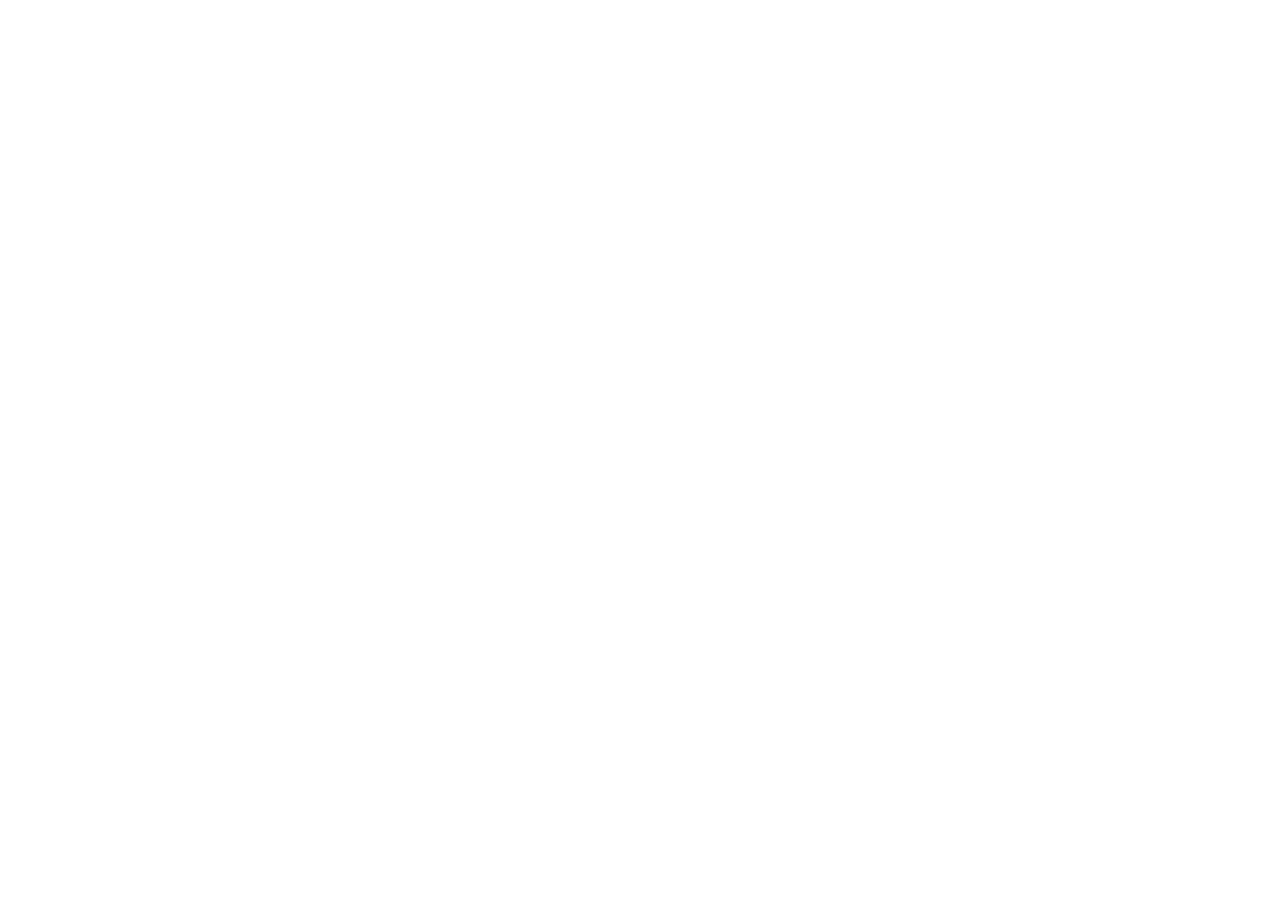
==== index.html @ 870a3454 "初始化了项目" ====
<html>
<head>
    <meta charset="UTF-8">
    <meta name="viewport"
          content="width=device-width, user-scalable=no, initial-scale=1.0, maximum-scale=1.0, minimum-scale=1.0">
    <meta http-equiv="X-UA-Compatible" content="ie=edge">
    <title>Document</title>
</head>
<body>

</body>
</html>
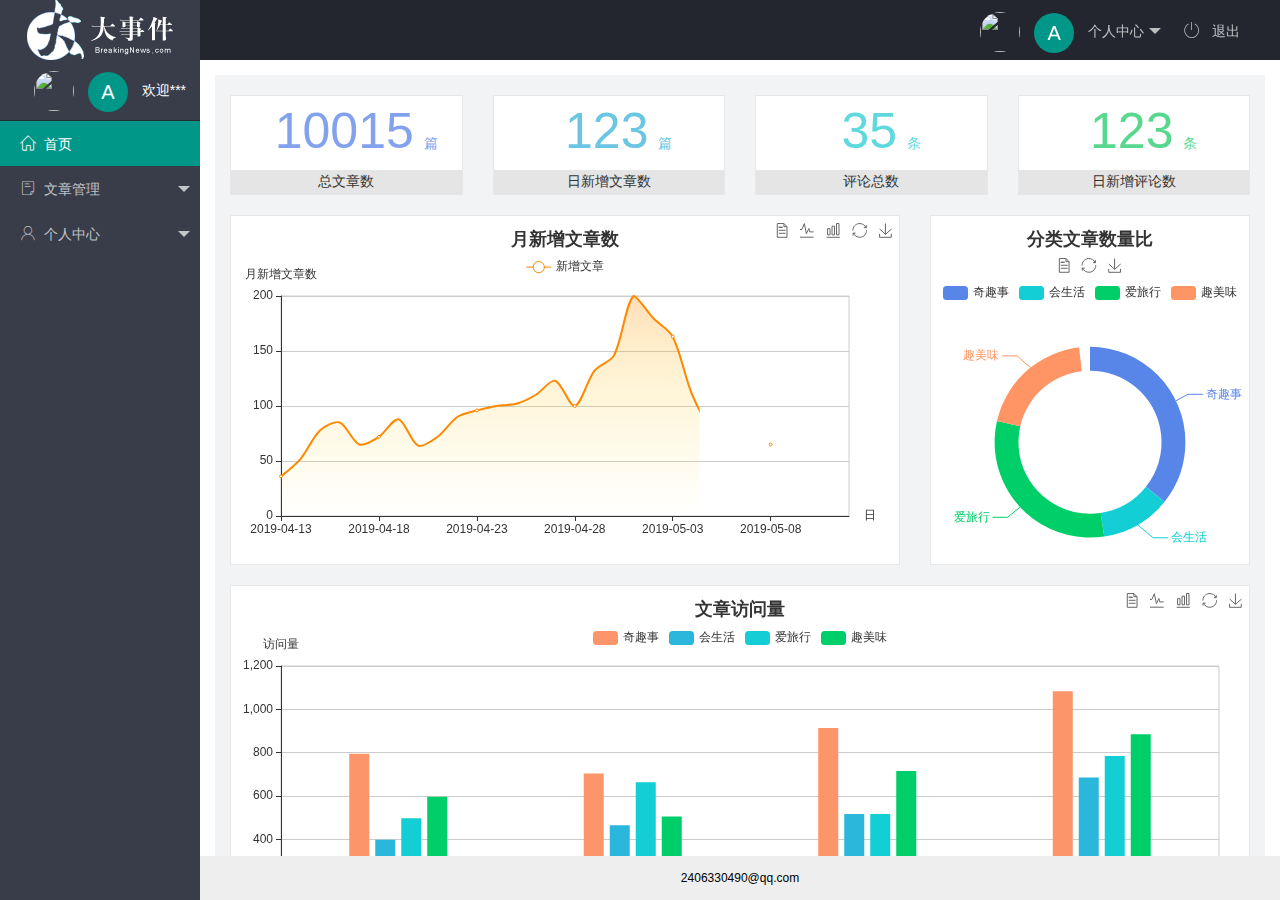
==== commit 478aab51: "完成了主页的功能！" ====
--- a/index.html
+++ b/index.html
@@ -4,9 +4,93 @@
     <meta name="viewport"
           content="width=device-width, user-scalable=no, initial-scale=1.0, maximum-scale=1.0, minimum-scale=1.0">
     <meta http-equiv="X-UA-Compatible" content="ie=edge">
-    <title>Document</title>
+    <title>后台主页</title>
+<!--    导入layui的样式文件-->
+    <link rel="stylesheet" href="assets/lib/layui/css/layui.css">
+<!--    导入第三方的图标库-->
+    <link rel="stylesheet" href="assets/fonts/iconfont.css">
+<!--    导入首页专有的样式文件-->
+    <link rel="stylesheet" href="assets/css/index.css">
 </head>
 <body>
+<div class="layui-layout layui-layout-admin">
+    <div class="layui-header">
+        <div class="layui-logo layui-hide-xs layui-bg-black">
+            <img src="assets/images/logo.png" alt="">
+        </div>
+        <!-- 头部区域（可配合layui 已有的水平导航） -->
+        <ul class="layui-nav layui-layout-right">
+            <li class="layui-nav-item layui-hide layui-show-md-inline-block">
+                <a href="javascript:;" class="userinfo">
+                    <img src="//tva1.sinaimg.cn/crop.0.0.118.118.180/5db11ff4gw1e77d3nqrv8j203b03cweg.jpg" class="layui-nav-img">
+                    <span class="text-avatar">A</span>
+                    个人中心
+                </a>
+                <dl class="layui-nav-child">
+                    <dd><a href="">基本资料</a></dd>
+                    <dd><a href="">更换头像</a></dd>
+                    <dd><a href="">重置密码</a></dd>
+                </dl>
+            </li>
+            <li class="layui-nav-item" lay-header-event="menuRight" lay-unselect>
+                <a href="javascript:;" id="btnLogout"><span class="iconfont icon-tuichu"></span>
+                    退出
+                </a>
+            </li>
+        </ul>
+    </div>
 
+    <div class="layui-side layui-bg-black">
+        <div class="layui-side-scroll">
+            <div class="userinfo">
+                <img src="//tva1.sinaimg.cn/crop.0.0.118.118.180/5db11ff4gw1e77d3nqrv8j203b03cweg.jpg" class="layui-nav-img">
+                <span class="text-avatar">A</span>
+                <span id="welcome">欢迎***</span>
+            </div>
+            <!-- 左侧导航区域（可配合layui已有的垂直导航） -->
+<!--            lay-shrink="all"使得菜单栏打开互斥-->
+            <ul class="layui-nav layui-nav-tree" lay-shrink="all">
+                <li class="layui-nav-item layui-this"><a href="home/dashboard.html" target="fm"><span class="iconfont icon-home"></span>首页</a></li>
+                <li class="layui-nav-item">
+                    <a class="" href="javascript:;"><span class="iconfont icon-16"></span>文章管理</a>
+                    <dl class="layui-nav-child">
+                        <dd><a href="javascript:;"><i class="layui-icon layui-icon-app"></i>文章类别</a></dd>
+                        <dd><a href="javascript:;"><i class="layui-icon layui-icon-app"></i>文章列表</a></dd>
+                        <dd><a href="javascript:;"><i class="layui-icon layui-icon-app"></i>发布文章</a></dd>
+                    </dl>
+                </li>
+                <li class="layui-nav-item">
+                    <a href="javascript:;"><span class="iconfont icon-user"></span>个人中心</a>
+                    <dl class="layui-nav-child">
+                        <dd><a href="javascript:;"><i class="layui-icon layui-icon-app"></i>基本资料</a></dd>
+                        <dd><a href="javascript:;"><i class="layui-icon layui-icon-app"></i>更换头像</a></dd>
+                        <dd><a href="javascript:;"><i class="layui-icon layui-icon-app"></i>重置密码</a></dd>
+                    </dl>
+                </li>
+            </ul>
+        </div>
+    </div>
+
+    <div class="layui-body">
+        <!-- 内容主体区域 -->
+        <div style="padding: 15px;">
+<!--            填写src可以默认打开此链接-->
+            <iframe name="fm" src="home/dashboard.html" frameborder="0"></iframe>
+        </div>
+    </div>
+
+    <div class="layui-footer">
+        <!-- 底部固定区域 -->
+        2406330490@qq.com
+    </div>
+</div>
+<!--导入layui的js文件-->
+<script src="assets/lib/layui/layui.all.js"></script>
+<!--导入jQuery的js文件-->
+<script src="assets/lib/jquery.js"></script>
+<!--导入发起ajax请求时，统一拼接根路径自己封装的js文件-->
+<script src="assets/js/baseAPI.js"></script>
+<!--导入专有的首页js文件-->
+<script src="assets/js/index.js"></script>
 </body>
 </html>--- a/assets/lib/layui/css/layui.css
+++ b/assets/lib/layui/css/layui.css
@@ -0,0 +1,2 @@
+/** layui-v2.5.5 MIT License By https://www.layui.com */
+ .layui-inline,img{display:inline-block;vertical-align:middle}h1,h2,h3,h4,h5,h6{font-weight:400}.layui-edge,.layui-header,.layui-inline,.layui-main{position:relative}.layui-body,.layui-edge,.layui-elip{overflow:hidden}.layui-btn,.layui-edge,.layui-inline,img{vertical-align:middle}.layui-btn,.layui-disabled,.layui-icon,.layui-unselect{-moz-user-select:none;-webkit-user-select:none;-ms-user-select:none}.layui-elip,.layui-form-checkbox span,.layui-form-pane .layui-form-label{text-overflow:ellipsis;white-space:nowrap}.layui-breadcrumb,.layui-tree-btnGroup{visibility:hidden}blockquote,body,button,dd,div,dl,dt,form,h1,h2,h3,h4,h5,h6,input,li,ol,p,pre,td,textarea,th,ul{margin:0;padding:0;-webkit-tap-highlight-color:rgba(0,0,0,0)}a:active,a:hover{outline:0}img{border:none}li{list-style:none}table{border-collapse:collapse;border-spacing:0}h4,h5,h6{font-size:100%}button,input,optgroup,option,select,textarea{font-family:inherit;font-size:inherit;font-style:inherit;font-weight:inherit;outline:0}pre{white-space:pre-wrap;white-space:-moz-pre-wrap;white-space:-pre-wrap;white-space:-o-pre-wrap;word-wrap:break-word}body{line-height:24px;font:14px Helvetica Neue,Helvetica,PingFang SC,Tahoma,Arial,sans-serif}hr{height:1px;margin:10px 0;border:0;clear:both}a{color:#333;text-decoration:none}a:hover{color:#777}a cite{font-style:normal;*cursor:pointer}.layui-border-box,.layui-border-box *{box-sizing:border-box}.layui-box,.layui-box *{box-sizing:content-box}.layui-clear{clear:both;*zoom:1}.layui-clear:after{content:'\20';clear:both;*zoom:1;display:block;height:0}.layui-inline{*display:inline;*zoom:1}.layui-edge{display:inline-block;width:0;height:0;border-width:6px;border-style:dashed;border-color:transparent}.layui-edge-top{top:-4px;border-bottom-color:#999;border-bottom-style:solid}.layui-edge-right{border-left-color:#999;border-left-style:solid}.layui-edge-bottom{top:2px;border-top-color:#999;border-top-style:solid}.layui-edge-left{border-right-color:#999;border-right-style:solid}.layui-disabled,.layui-disabled:hover{color:#d2d2d2!important;cursor:not-allowed!important}.layui-circle{border-radius:100%}.layui-show{display:block!important}.layui-hide{display:none!important}@font-face{font-family:layui-icon;src:url(../font/iconfont.eot?v=250);src:url(../font/iconfont.eot?v=250#iefix) format('embedded-opentype'),url(../font/iconfont.woff2?v=250) format('woff2'),url(../font/iconfont.woff?v=250) format('woff'),url(../font/iconfont.ttf?v=250) format('truetype'),url(../font/iconfont.svg?v=250#layui-icon) format('svg')}.layui-icon{font-family:layui-icon!important;font-size:16px;font-style:normal;-webkit-font-smoothing:antialiased;-moz-osx-font-smoothing:grayscale}.layui-icon-reply-fill:before{content:"\e611"}.layui-icon-set-fill:before{content:"\e614"}.layui-icon-menu-fill:before{content:"\e60f"}.layui-icon-search:before{content:"\e615"}.layui-icon-share:before{content:"\e641"}.layui-icon-set-sm:before{content:"\e620"}.layui-icon-engine:before{content:"\e628"}.layui-icon-close:before{content:"\1006"}.layui-icon-close-fill:before{content:"\1007"}.layui-icon-chart-screen:before{content:"\e629"}.layui-icon-star:before{content:"\e600"}.layui-icon-circle-dot:before{content:"\e617"}.layui-icon-chat:before{content:"\e606"}.layui-icon-release:before{content:"\e609"}.layui-icon-list:before{content:"\e60a"}.layui-icon-chart:before{content:"\e62c"}.layui-icon-ok-circle:before{content:"\1005"}.layui-icon-layim-theme:before{content:"\e61b"}.layui-icon-table:before{content:"\e62d"}.layui-icon-right:before{content:"\e602"}.layui-icon-left:before{content:"\e603"}.layui-icon-cart-simple:before{content:"\e698"}.layui-icon-face-cry:before{content:"\e69c"}.layui-icon-face-smile:before{content:"\e6af"}.layui-icon-survey:before{content:"\e6b2"}.layui-icon-tree:before{content:"\e62e"}.layui-icon-upload-circle:before{content:"\e62f"}.layui-icon-add-circle:before{content:"\e61f"}.layui-icon-download-circle:before{content:"\e601"}.layui-icon-templeate-1:before{content:"\e630"}.layui-icon-util:before{content:"\e631"}.layui-icon-face-surprised:before{content:"\e664"}.layui-icon-edit:before{content:"\e642"}.layui-icon-speaker:before{content:"\e645"}.layui-icon-down:before{content:"\e61a"}.layui-icon-file:before{content:"\e621"}.layui-icon-layouts:before{content:"\e632"}.layui-icon-rate-half:before{content:"\e6c9"}.layui-icon-add-circle-fine:before{content:"\e608"}.layui-icon-prev-circle:before{content:"\e633"}.layui-icon-read:before{content:"\e705"}.layui-icon-404:before{content:"\e61c"}.layui-icon-carousel:before{content:"\e634"}.layui-icon-help:before{content:"\e607"}.layui-icon-code-circle:before{content:"\e635"}.layui-icon-water:before{content:"\e636"}.layui-icon-username:before{content:"\e66f"}.layui-icon-find-fill:before{content:"\e670"}.layui-icon-about:before{content:"\e60b"}.layui-icon-location:before{content:"\e715"}.layui-icon-up:before{content:"\e619"}.layui-icon-pause:before{content:"\e651"}.layui-icon-date:before{content:"\e637"}.layui-icon-layim-uploadfile:before{content:"\e61d"}.layui-icon-delete:before{content:"\e640"}.layui-icon-play:before{content:"\e652"}.layui-icon-top:before{content:"\e604"}.layui-icon-friends:before{content:"\e612"}.layui-icon-refresh-3:before{content:"\e9aa"}.layui-icon-ok:before{content:"\e605"}.layui-icon-layer:before{content:"\e638"}.layui-icon-face-smile-fine:before{content:"\e60c"}.layui-icon-dollar:before{content:"\e659"}.layui-icon-group:before{content:"\e613"}.layui-icon-layim-download:before{content:"\e61e"}.layui-icon-picture-fine:before{content:"\e60d"}.layui-icon-link:before{content:"\e64c"}.layui-icon-diamond:before{content:"\e735"}.layui-icon-log:before{content:"\e60e"}.layui-icon-rate-solid:before{content:"\e67a"}.layui-icon-fonts-del:before{content:"\e64f"}.layui-icon-unlink:before{content:"\e64d"}.layui-icon-fonts-clear:before{content:"\e639"}.layui-icon-triangle-r:before{content:"\e623"}.layui-icon-circle:before{content:"\e63f"}.layui-icon-radio:before{content:"\e643"}.layui-icon-align-center:before{content:"\e647"}.layui-icon-align-right:before{content:"\e648"}.layui-icon-align-left:before{content:"\e649"}.layui-icon-loading-1:before{content:"\e63e"}.layui-icon-return:before{content:"\e65c"}.layui-icon-fonts-strong:before{content:"\e62b"}.layui-icon-upload:before{content:"\e67c"}.layui-icon-dialogue:before{content:"\e63a"}.layui-icon-video:before{content:"\e6ed"}.layui-icon-headset:before{content:"\e6fc"}.layui-icon-cellphone-fine:before{content:"\e63b"}.layui-icon-add-1:before{content:"\e654"}.layui-icon-face-smile-b:before{content:"\e650"}.layui-icon-fonts-html:before{content:"\e64b"}.layui-icon-form:before{content:"\e63c"}.layui-icon-cart:before{content:"\e657"}.layui-icon-camera-fill:before{content:"\e65d"}.layui-icon-tabs:before{content:"\e62a"}.layui-icon-fonts-code:before{content:"\e64e"}.layui-icon-fire:before{content:"\e756"}.layui-icon-set:before{content:"\e716"}.layui-icon-fonts-u:before{content:"\e646"}.layui-icon-triangle-d:before{content:"\e625"}.layui-icon-tips:before{content:"\e702"}.layui-icon-picture:before{content:"\e64a"}.layui-icon-more-vertical:before{content:"\e671"}.layui-icon-flag:before{content:"\e66c"}.layui-icon-loading:before{content:"\e63d"}.layui-icon-fonts-i:before{content:"\e644"}.layui-icon-refresh-1:before{content:"\e666"}.layui-icon-rmb:before{content:"\e65e"}.layui-icon-home:before{content:"\e68e"}.layui-icon-user:before{content:"\e770"}.layui-icon-notice:before{content:"\e667"}.layui-icon-login-weibo:before{content:"\e675"}.layui-icon-voice:before{content:"\e688"}.layui-icon-upload-drag:before{content:"\e681"}.layui-icon-login-qq:before{content:"\e676"}.layui-icon-snowflake:before{content:"\e6b1"}.layui-icon-file-b:before{content:"\e655"}.layui-icon-template:before{content:"\e663"}.layui-icon-auz:before{content:"\e672"}.layui-icon-console:before{content:"\e665"}.layui-icon-app:before{content:"\e653"}.layui-icon-prev:before{content:"\e65a"}.layui-icon-website:before{content:"\e7ae"}.layui-icon-next:before{content:"\e65b"}.layui-icon-component:before{content:"\e857"}.layui-icon-more:before{content:"\e65f"}.layui-icon-login-wechat:before{content:"\e677"}.layui-icon-shrink-right:before{content:"\e668"}.layui-icon-spread-left:before{content:"\e66b"}.layui-icon-camera:before{content:"\e660"}.layui-icon-note:before{content:"\e66e"}.layui-icon-refresh:before{content:"\e669"}.layui-icon-female:before{content:"\e661"}.layui-icon-male:before{content:"\e662"}.layui-icon-password:before{content:"\e673"}.layui-icon-senior:before{content:"\e674"}.layui-icon-theme:before{content:"\e66a"}.layui-icon-tread:before{content:"\e6c5"}.layui-icon-praise:before{content:"\e6c6"}.layui-icon-star-fill:before{content:"\e658"}.layui-icon-rate:before{content:"\e67b"}.layui-icon-template-1:before{content:"\e656"}.layui-icon-vercode:before{content:"\e679"}.layui-icon-cellphone:before{content:"\e678"}.layui-icon-screen-full:before{content:"\e622"}.layui-icon-screen-restore:before{content:"\e758"}.layui-icon-cols:before{content:"\e610"}.layui-icon-export:before{content:"\e67d"}.layui-icon-print:before{content:"\e66d"}.layui-icon-slider:before{content:"\e714"}.layui-icon-addition:before{content:"\e624"}.layui-icon-subtraction:before{content:"\e67e"}.layui-icon-service:before{content:"\e626"}.layui-icon-transfer:before{content:"\e691"}.layui-main{width:1140px;margin:0 auto}.layui-header{z-index:1000;height:60px}.layui-header a:hover{transition:all .5s;-webkit-transition:all .5s}.layui-side{position:fixed;left:0;top:0;bottom:0;z-index:999;width:200px;overflow-x:hidden}.layui-side-scroll{position:relative;width:220px;height:100%;overflow-x:hidden}.layui-body{position:absolute;left:200px;right:0;top:0;bottom:0;z-index:998;width:auto;overflow-y:auto;box-sizing:border-box}.layui-layout-body{overflow:hidden}.layui-layout-admin .layui-header{background-color:#23262E}.layui-layout-admin .layui-side{top:60px;width:200px;overflow-x:hidden}.layui-layout-admin .layui-body{position:fixed;top:60px;bottom:44px}.layui-layout-admin .layui-main{width:auto;margin:0 15px}.layui-layout-admin .layui-footer{position:fixed;left:200px;right:0;bottom:0;height:44px;line-height:44px;padding:0 15px;background-color:#eee}.layui-layout-admin .layui-logo{position:absolute;left:0;top:0;width:200px;height:100%;line-height:60px;text-align:center;color:#009688;font-size:16px}.layui-layout-admin .layui-header .layui-nav{background:0 0}.layui-layout-left{position:absolute!important;left:200px;top:0}.layui-layout-right{position:absolute!important;right:0;top:0}.layui-container{position:relative;margin:0 auto;padding:0 15px;box-sizing:border-box}.layui-fluid{position:relative;margin:0 auto;padding:0 15px}.layui-row:after,.layui-row:before{content:'';display:block;clear:both}.layui-col-lg1,.layui-col-lg10,.layui-col-lg11,.layui-col-lg12,.layui-col-lg2,.layui-col-lg3,.layui-col-lg4,.layui-col-lg5,.layui-col-lg6,.layui-col-lg7,.layui-col-lg8,.layui-col-lg9,.layui-col-md1,.layui-col-md10,.layui-col-md11,.layui-col-md12,.layui-col-md2,.layui-col-md3,.layui-col-md4,.layui-col-md5,.layui-col-md6,.layui-col-md7,.layui-col-md8,.layui-col-md9,.layui-col-sm1,.layui-col-sm10,.layui-col-sm11,.layui-col-sm12,.layui-col-sm2,.layui-col-sm3,.layui-col-sm4,.layui-col-sm5,.layui-col-sm6,.layui-col-sm7,.layui-col-sm8,.layui-col-sm9,.layui-col-xs1,.layui-col-xs10,.layui-col-xs11,.layui-col-xs12,.layui-col-xs2,.layui-col-xs3,.layui-col-xs4,.layui-col-xs5,.layui-col-xs6,.layui-col-xs7,.layui-col-xs8,.layui-col-xs9{position:relative;display:block;box-sizing:border-box}.layui-col-xs1,.layui-col-xs10,.layui-col-xs11,.layui-col-xs12,.layui-col-xs2,.layui-col-xs3,.layui-col-xs4,.layui-col-xs5,.layui-col-xs6,.layui-col-xs7,.layui-col-xs8,.layui-col-xs9{float:left}.layui-col-xs1{width:8.33333333%}.layui-col-xs2{width:16.66666667%}.layui-col-xs3{width:25%}.layui-col-xs4{width:33.33333333%}.layui-col-xs5{width:41.66666667%}.layui-col-xs6{width:50%}.layui-col-xs7{width:58.33333333%}.layui-col-xs8{width:66.66666667%}.layui-col-xs9{width:75%}.layui-col-xs10{width:83.33333333%}.layui-col-xs11{width:91.66666667%}.layui-col-xs12{width:100%}.layui-col-xs-offset1{margin-left:8.33333333%}.layui-col-xs-offset2{margin-left:16.66666667%}.layui-col-xs-offset3{margin-left:25%}.layui-col-xs-offset4{margin-left:33.33333333%}.layui-col-xs-offset5{margin-left:41.66666667%}.layui-col-xs-offset6{margin-left:50%}.layui-col-xs-offset7{margin-left:58.33333333%}.layui-col-xs-offset8{margin-left:66.66666667%}.layui-col-xs-offset9{margin-left:75%}.layui-col-xs-offset10{margin-left:83.33333333%}.layui-col-xs-offset11{margin-left:91.66666667%}.layui-col-xs-offset12{margin-left:100%}@media screen and (max-width:768px){.layui-hide-xs{display:none!important}.layui-show-xs-block{display:block!important}.layui-show-xs-inline{display:inline!important}.layui-show-xs-inline-block{display:inline-block!important}}@media screen and (min-width:768px){.layui-container{width:750px}.layui-hide-sm{display:none!important}.layui-show-sm-block{display:block!important}.layui-show-sm-inline{display:inline!important}.layui-show-sm-inline-block{display:inline-block!important}.layui-col-sm1,.layui-col-sm10,.layui-col-sm11,.layui-col-sm12,.layui-col-sm2,.layui-col-sm3,.layui-col-sm4,.layui-col-sm5,.layui-col-sm6,.layui-col-sm7,.layui-col-sm8,.layui-col-sm9{float:left}.layui-col-sm1{width:8.33333333%}.layui-col-sm2{width:16.66666667%}.layui-col-sm3{width:25%}.layui-col-sm4{width:33.33333333%}.layui-col-sm5{width:41.66666667%}.layui-col-sm6{width:50%}.layui-col-sm7{width:58.33333333%}.layui-col-sm8{width:66.66666667%}.layui-col-sm9{width:75%}.layui-col-sm10{width:83.33333333%}.layui-col-sm11{width:91.66666667%}.layui-col-sm12{width:100%}.layui-col-sm-offset1{margin-left:8.33333333%}.layui-col-sm-offset2{margin-left:16.66666667%}.layui-col-sm-offset3{margin-left:25%}.layui-col-sm-offset4{margin-left:33.33333333%}.layui-col-sm-offset5{margin-left:41.66666667%}.layui-col-sm-offset6{margin-left:50%}.layui-col-sm-offset7{margin-left:58.33333333%}.layui-col-sm-offset8{margin-left:66.66666667%}.layui-col-sm-offset9{margin-left:75%}.layui-col-sm-offset10{margin-left:83.33333333%}.layui-col-sm-offset11{margin-left:91.66666667%}.layui-col-sm-offset12{margin-left:100%}}@media screen and (min-width:992px){.layui-container{width:970px}.layui-hide-md{display:none!important}.layui-show-md-block{display:block!important}.layui-show-md-inline{display:inline!important}.layui-show-md-inline-block{display:inline-block!important}.layui-col-md1,.layui-col-md10,.layui-col-md11,.layui-col-md12,.layui-col-md2,.layui-col-md3,.layui-col-md4,.layui-col-md5,.layui-col-md6,.layui-col-md7,.layui-col-md8,.layui-col-md9{float:left}.layui-col-md1{width:8.33333333%}.layui-col-md2{width:16.66666667%}.layui-col-md3{width:25%}.layui-col-md4{width:33.33333333%}.layui-col-md5{width:41.66666667%}.layui-col-md6{width:50%}.layui-col-md7{width:58.33333333%}.layui-col-md8{width:66.66666667%}.layui-col-md9{width:75%}.layui-col-md10{width:83.33333333%}.layui-col-md11{width:91.66666667%}.layui-col-md12{width:100%}.layui-col-md-offset1{margin-left:8.33333333%}.layui-col-md-offset2{margin-left:16.66666667%}.layui-col-md-offset3{margin-left:25%}.layui-col-md-offset4{margin-left:33.33333333%}.layui-col-md-offset5{margin-left:41.66666667%}.layui-col-md-offset6{margin-left:50%}.layui-col-md-offset7{margin-left:58.33333333%}.layui-col-md-offset8{margin-left:66.66666667%}.layui-col-md-offset9{margin-left:75%}.layui-col-md-offset10{margin-left:83.33333333%}.layui-col-md-offset11{margin-left:91.66666667%}.layui-col-md-offset12{margin-left:100%}}@media screen and (min-width:1200px){.layui-container{width:1170px}.layui-hide-lg{display:none!important}.layui-show-lg-block{display:block!important}.layui-show-lg-inline{display:inline!important}.layui-show-lg-inline-block{display:inline-block!important}.layui-col-lg1,.layui-col-lg10,.layui-col-lg11,.layui-col-lg12,.layui-col-lg2,.layui-col-lg3,.layui-col-lg4,.layui-col-lg5,.layui-col-lg6,.layui-col-lg7,.layui-col-lg8,.layui-col-lg9{float:left}.layui-col-lg1{width:8.33333333%}.layui-col-lg2{width:16.66666667%}.layui-col-lg3{width:25%}.layui-col-lg4{width:33.33333333%}.layui-col-lg5{width:41.66666667%}.layui-col-lg6{width:50%}.layui-col-lg7{width:58.33333333%}.layui-col-lg8{width:66.66666667%}.layui-col-lg9{width:75%}.layui-col-lg10{width:83.33333333%}.layui-col-lg11{width:91.66666667%}.layui-col-lg12{width:100%}.layui-col-lg-offset1{margin-left:8.33333333%}.layui-col-lg-offset2{margin-left:16.66666667%}.layui-col-lg-offset3{margin-left:25%}.layui-col-lg-offset4{margin-left:33.33333333%}.layui-col-lg-offset5{margin-left:41.66666667%}.layui-col-lg-offset6{margin-left:50%}.layui-col-lg-offset7{margin-left:58.33333333%}.layui-col-lg-offset8{margin-left:66.66666667%}.layui-col-lg-offset9{margin-left:75%}.layui-col-lg-offset10{margin-left:83.33333333%}.layui-col-lg-offset11{margin-left:91.66666667%}.layui-col-lg-offset12{margin-left:100%}}.layui-col-space1{margin:-.5px}.layui-col-space1>*{padding:.5px}.layui-col-space3{margin:-1.5px}.layui-col-space3>*{padding:1.5px}.layui-col-space5{margin:-2.5px}.layui-col-space5>*{padding:2.5px}.layui-col-space8{margin:-3.5px}.layui-col-space8>*{padding:3.5px}.layui-col-space10{margin:-5px}.layui-col-space10>*{padding:5px}.layui-col-space12{margin:-6px}.layui-col-space12>*{padding:6px}.layui-col-space15{margin:-7.5px}.layui-col-space15>*{padding:7.5px}.layui-col-space18{margin:-9px}.layui-col-space18>*{padding:9px}.layui-col-space20{margin:-10px}.layui-col-space20>*{padding:10px}.layui-col-space22{margin:-11px}.layui-col-space22>*{padding:11px}.layui-col-space25{margin:-12.5px}.layui-col-space25>*{padding:12.5px}.layui-col-space30{margin:-15px}.layui-col-space30>*{padding:15px}.layui-btn,.layui-input,.layui-select,.layui-textarea,.layui-upload-button{outline:0;-webkit-appearance:none;transition:all .3s;-webkit-transition:all .3s;box-sizing:border-box}.layui-elem-quote{margin-bottom:10px;padding:15px;line-height:22px;border-left:5px solid #009688;border-radius:0 2px 2px 0;background-color:#f2f2f2}.layui-quote-nm{border-style:solid;border-width:1px 1px 1px 5px;background:0 0}.layui-elem-field{margin-bottom:10px;padding:0;border-width:1px;border-style:solid}.layui-elem-field legend{margin-left:20px;padding:0 10px;font-size:20px;font-weight:300}.layui-field-title{margin:10px 0 20px;border-width:1px 0 0}.layui-field-box{padding:10px 15px}.layui-field-title .layui-field-box{padding:10px 0}.layui-progress{position:relative;height:6px;border-radius:20px;background-color:#e2e2e2}.layui-progress-bar{position:absolute;left:0;top:0;width:0;max-width:100%;height:6px;border-radius:20px;text-align:right;background-color:#5FB878;transition:all .3s;-webkit-transition:all .3s}.layui-progress-big,.layui-progress-big .layui-progress-bar{height:18px;line-height:18px}.layui-progress-text{position:relative;top:-20px;line-height:18px;font-size:12px;color:#666}.layui-progress-big .layui-progress-text{position:static;padding:0 10px;color:#fff}.layui-collapse{border-width:1px;border-style:solid;border-radius:2px}.layui-colla-content,.layui-colla-item{border-top-width:1px;border-top-style:solid}.layui-colla-item:first-child{border-top:none}.layui-colla-title{position:relative;height:42px;line-height:42px;padding:0 15px 0 35px;color:#333;background-color:#f2f2f2;cursor:pointer;font-size:14px;overflow:hidden}.layui-colla-content{display:none;padding:10px 15px;line-height:22px;color:#666}.layui-colla-icon{position:absolute;left:15px;top:0;font-size:14px}.layui-card{margin-bottom:15px;border-radius:2px;background-color:#fff;box-shadow:0 1px 2px 0 rgba(0,0,0,.05)}.layui-card:last-child{margin-bottom:0}.layui-card-header{position:relative;height:42px;line-height:42px;padding:0 15px;border-bottom:1px solid #f6f6f6;color:#333;border-radius:2px 2px 0 0;font-size:14px}.layui-bg-black,.layui-bg-blue,.layui-bg-cyan,.layui-bg-green,.layui-bg-orange,.layui-bg-red{color:#fff!important}.layui-card-body{position:relative;padding:10px 15px;line-height:24px}.layui-card-body[pad15]{padding:15px}.layui-card-body[pad20]{padding:20px}.layui-card-body .layui-table{margin:5px 0}.layui-card .layui-tab{margin:0}.layui-panel-window{position:relative;padding:15px;border-radius:0;border-top:5px solid #E6E6E6;background-color:#fff}.layui-auxiliar-moving{position:fixed;left:0;right:0;top:0;bottom:0;width:100%;height:100%;background:0 0;z-index:9999999999}.layui-form-label,.layui-form-mid,.layui-form-select,.layui-input-block,.layui-input-inline,.layui-textarea{position:relative}.layui-bg-red{background-color:#FF5722!important}.layui-bg-orange{background-color:#FFB800!important}.layui-bg-green{background-color:#009688!important}.layui-bg-cyan{background-color:#2F4056!important}.layui-bg-blue{background-color:#1E9FFF!important}.layui-bg-black{background-color:#393D49!important}.layui-bg-gray{background-color:#eee!important;color:#666!important}.layui-badge-rim,.layui-colla-content,.layui-colla-item,.layui-collapse,.layui-elem-field,.layui-form-pane .layui-form-item[pane],.layui-form-pane .layui-form-label,.layui-input,.layui-layedit,.layui-layedit-tool,.layui-quote-nm,.layui-select,.layui-tab-bar,.layui-tab-card,.layui-tab-title,.layui-tab-title .layui-this:after,.layui-textarea{border-color:#e6e6e6}.layui-timeline-item:before,hr{background-color:#e6e6e6}.layui-text{line-height:22px;font-size:14px;color:#666}.layui-text h1,.layui-text h2,.layui-text h3{font-weight:500;color:#333}.layui-text h1{font-size:30px}.layui-text h2{font-size:24px}.layui-text h3{font-size:18px}.layui-text a:not(.layui-btn){color:#01AAED}.layui-text a:not(.layui-btn):hover{text-decoration:underline}.layui-text ul{padding:5px 0 5px 15px}.layui-text ul li{margin-top:5px;list-style-type:disc}.layui-text em,.layui-word-aux{color:#999!important;padding:0 5px!important}.layui-btn{display:inline-block;height:38px;line-height:38px;padding:0 18px;background-color:#009688;color:#fff;white-space:nowrap;text-align:center;font-size:14px;border:none;border-radius:2px;cursor:pointer}.layui-btn:hover{opacity:.8;filter:alpha(opacity=80);color:#fff}.layui-btn:active{opacity:1;filter:alpha(opacity=100)}.layui-btn+.layui-btn{margin-left:10px}.layui-btn-container{font-size:0}.layui-btn-container .layui-btn{margin-right:10px;margin-bottom:10px}.layui-btn-container .layui-btn+.layui-btn{margin-left:0}.layui-table .layui-btn-container .layui-btn{margin-bottom:9px}.layui-btn-radius{border-radius:100px}.layui-btn .layui-icon{margin-right:3px;font-size:18px;vertical-align:bottom;vertical-align:middle\9}.layui-btn-primary{border:1px solid #C9C9C9;background-color:#fff;color:#555}.layui-btn-primary:hover{border-color:#009688;color:#333}.layui-btn-normal{background-color:#1E9FFF}.layui-btn-warm{background-color:#FFB800}.layui-btn-danger{background-color:#FF5722}.layui-btn-checked{background-color:#5FB878}.layui-btn-disabled,.layui-btn-disabled:active,.layui-btn-disabled:hover{border:1px solid #e6e6e6;background-color:#FBFBFB;color:#C9C9C9;cursor:not-allowed;opacity:1}.layui-btn-lg{height:44px;line-height:44px;padding:0 25px;font-size:16px}.layui-btn-sm{height:30px;line-height:30px;padding:0 10px;font-size:12px}.layui-btn-sm i{font-size:16px!important}.layui-btn-xs{height:22px;line-height:22px;padding:0 5px;font-size:12px}.layui-btn-xs i{font-size:14px!important}.layui-btn-group{display:inline-block;vertical-align:middle;font-size:0}.layui-btn-group .layui-btn{margin-left:0!important;margin-right:0!important;border-left:1px solid rgba(255,255,255,.5);border-radius:0}.layui-btn-group .layui-btn-primary{border-left:none}.layui-btn-group .layui-btn-primary:hover{border-color:#C9C9C9;color:#009688}.layui-btn-group .layui-btn:first-child{border-left:none;border-radius:2px 0 0 2px}.layui-btn-group .layui-btn-primary:first-child{border-left:1px solid #c9c9c9}.layui-btn-group .layui-btn:last-child{border-radius:0 2px 2px 0}.layui-btn-group .layui-btn+.layui-btn{margin-left:0}.layui-btn-group+.layui-btn-group{margin-left:10px}.layui-btn-fluid{width:100%}.layui-input,.layui-select,.layui-textarea{height:38px;line-height:1.3;line-height:38px\9;border-width:1px;border-style:solid;background-color:#fff;border-radius:2px}.layui-input::-webkit-input-placeholder,.layui-select::-webkit-input-placeholder,.layui-textarea::-webkit-input-placeholder{line-height:1.3}.layui-input,.layui-textarea{display:block;width:100%;padding-left:10px}.layui-input:hover,.layui-textarea:hover{border-color:#D2D2D2!important}.layui-input:focus,.layui-textarea:focus{border-color:#C9C9C9!important}.layui-textarea{min-height:100px;height:auto;line-height:20px;padding:6px 10px;resize:vertical}.layui-select{padding:0 10px}.layui-form input[type=checkbox],.layui-form input[type=radio],.layui-form select{display:none}.layui-form [lay-ignore]{display:initial}.layui-form-item{margin-bottom:15px;clear:both;*zoom:1}.layui-form-item:after{content:'\20';clear:both;*zoom:1;display:block;height:0}.layui-form-label{float:left;display:block;padding:9px 15px;width:80px;font-weight:400;line-height:20px;text-align:right}.layui-form-label-col{display:block;float:none;padding:9px 0;line-height:20px;text-align:left}.layui-form-item .layui-inline{margin-bottom:5px;margin-right:10px}.layui-input-block{margin-left:110px;min-height:36px}.layui-input-inline{display:inline-block;vertical-align:middle}.layui-form-item .layui-input-inline{float:left;width:190px;margin-right:10px}.layui-form-text .layui-input-inline{width:auto}.layui-form-mid{float:left;display:block;padding:9px 0!important;line-height:20px;margin-right:10px}.layui-form-danger+.layui-form-select .layui-input,.layui-form-danger:focus{border-color:#FF5722!important}.layui-form-select .layui-input{padding-right:30px;cursor:pointer}.layui-form-select .layui-edge{position:absolute;right:10px;top:50%;margin-top:-3px;cursor:pointer;border-width:6px;border-top-color:#c2c2c2;border-top-style:solid;transition:all .3s;-webkit-transition:all .3s}.layui-form-select dl{display:none;position:absolute;left:0;top:42px;padding:5px 0;z-index:899;min-width:100%;border:1px solid #d2d2d2;max-height:300px;overflow-y:auto;background-color:#fff;border-radius:2px;box-shadow:0 2px 4px rgba(0,0,0,.12);box-sizing:border-box}.layui-form-select dl dd,.layui-form-select dl dt{padding:0 10px;line-height:36px;white-space:nowrap;overflow:hidden;text-overflow:ellipsis}.layui-form-select dl dt{font-size:12px;color:#999}.layui-form-select dl dd{cursor:pointer}.layui-form-select dl dd:hover{background-color:#f2f2f2;-webkit-transition:.5s all;transition:.5s all}.layui-form-select .layui-select-group dd{padding-left:20px}.layui-form-select dl dd.layui-select-tips{padding-left:10px!important;color:#999}.layui-form-select dl dd.layui-this{background-color:#5FB878;color:#fff}.layui-form-checkbox,.layui-form-select dl dd.layui-disabled{background-color:#fff}.layui-form-selected dl{display:block}.layui-form-checkbox,.layui-form-checkbox *,.layui-form-switch{display:inline-block;vertical-align:middle}.layui-form-selected .layui-edge{margin-top:-9px;-webkit-transform:rotate(180deg);transform:rotate(180deg);margin-top:-3px\9}:root .layui-form-selected .layui-edge{margin-top:-9px\0/IE9}.layui-form-selectup dl{top:auto;bottom:42px}.layui-select-none{margin:5px 0;text-align:center;color:#999}.layui-select-disabled .layui-disabled{border-color:#eee!important}.layui-select-disabled .layui-edge{border-top-color:#d2d2d2}.layui-form-checkbox{position:relative;height:30px;line-height:30px;margin-right:10px;padding-right:30px;cursor:pointer;font-size:0;-webkit-transition:.1s linear;transition:.1s linear;box-sizing:border-box}.layui-form-checkbox span{padding:0 10px;height:100%;font-size:14px;border-radius:2px 0 0 2px;background-color:#d2d2d2;color:#fff;overflow:hidden}.layui-form-checkbox:hover span{background-color:#c2c2c2}.layui-form-checkbox i{position:absolute;right:0;top:0;width:30px;height:28px;border:1px solid #d2d2d2;border-left:none;border-radius:0 2px 2px 0;color:#fff;font-size:20px;text-align:center}.layui-form-checkbox:hover i{border-color:#c2c2c2;color:#c2c2c2}.layui-form-checked,.layui-form-checked:hover{border-color:#5FB878}.layui-form-checked span,.layui-form-checked:hover span{background-color:#5FB878}.layui-form-checked i,.layui-form-checked:hover i{color:#5FB878}.layui-form-item .layui-form-checkbox{margin-top:4px}.layui-form-checkbox[lay-skin=primary]{height:auto!important;line-height:normal!important;min-width:18px;min-height:18px;border:none!important;margin-right:0;padding-left:28px;padding-right:0;background:0 0}.layui-form-checkbox[lay-skin=primary] span{padding-left:0;padding-right:15px;line-height:18px;background:0 0;color:#666}.layui-form-checkbox[lay-skin=primary] i{right:auto;left:0;width:16px;height:16px;line-height:16px;border:1px solid #d2d2d2;font-size:12px;border-radius:2px;background-color:#fff;-webkit-transition:.1s linear;transition:.1s linear}.layui-form-checkbox[lay-skin=primary]:hover i{border-color:#5FB878;color:#fff}.layui-form-checked[lay-skin=primary] i{border-color:#5FB878!important;background-color:#5FB878;color:#fff}.layui-checkbox-disbaled[lay-skin=primary] span{background:0 0!important;color:#c2c2c2}.layui-checkbox-disbaled[lay-skin=primary]:hover i{border-color:#d2d2d2}.layui-form-item .layui-form-checkbox[lay-skin=primary]{margin-top:10px}.layui-form-switch{position:relative;height:22px;line-height:22px;min-width:35px;padding:0 5px;margin-top:8px;border:1px solid #d2d2d2;border-radius:20px;cursor:pointer;background-color:#fff;-webkit-transition:.1s linear;transition:.1s linear}.layui-form-switch i{position:absolute;left:5px;top:3px;width:16px;height:16px;border-radius:20px;background-color:#d2d2d2;-webkit-transition:.1s linear;transition:.1s linear}.layui-form-switch em{position:relative;top:0;width:25px;margin-left:21px;padding:0!important;text-align:center!important;color:#999!important;font-style:normal!important;font-size:12px}.layui-form-onswitch{border-color:#5FB878;background-color:#5FB878}.layui-checkbox-disbaled,.layui-checkbox-disbaled i{border-color:#e2e2e2!important}.layui-form-onswitch i{left:100%;margin-left:-21px;background-color:#fff}.layui-form-onswitch em{margin-left:5px;margin-right:21px;color:#fff!important}.layui-checkbox-disbaled span{background-color:#e2e2e2!important}.layui-checkbox-disbaled:hover i{color:#fff!important}[lay-radio]{display:none}.layui-form-radio,.layui-form-radio *{display:inline-block;vertical-align:middle}.layui-form-radio{line-height:28px;margin:6px 10px 0 0;padding-right:10px;cursor:pointer;font-size:0}.layui-form-radio *{font-size:14px}.layui-form-radio>i{margin-right:8px;font-size:22px;color:#c2c2c2}.layui-form-radio>i:hover,.layui-form-radioed>i{color:#5FB878}.layui-radio-disbaled>i{color:#e2e2e2!important}.layui-form-pane .layui-form-label{width:110px;padding:8px 15px;height:38px;line-height:20px;border-width:1px;border-style:solid;border-radius:2px 0 0 2px;text-align:center;background-color:#FBFBFB;overflow:hidden;box-sizing:border-box}.layui-form-pane .layui-input-inline{margin-left:-1px}.layui-form-pane .layui-input-block{margin-left:110px;left:-1px}.layui-form-pane .layui-input{border-radius:0 2px 2px 0}.layui-form-pane .layui-form-text .layui-form-label{float:none;width:100%;border-radius:2px;box-sizing:border-box;text-align:left}.layui-form-pane .layui-form-text .layui-input-inline{display:block;margin:0;top:-1px;clear:both}.layui-form-pane .layui-form-text .layui-input-block{margin:0;left:0;top:-1px}.layui-form-pane .layui-form-text .layui-textarea{min-height:100px;border-radius:0 0 2px 2px}.layui-form-pane .layui-form-checkbox{margin:4px 0 4px 10px}.layui-form-pane .layui-form-radio,.layui-form-pane .layui-form-switch{margin-top:6px;margin-left:10px}.layui-form-pane .layui-form-item[pane]{position:relative;border-width:1px;border-style:solid}.layui-form-pane .layui-form-item[pane] .layui-form-label{position:absolute;left:0;top:0;height:100%;border-width:0 1px 0 0}.layui-form-pane .layui-form-item[pane] .layui-input-inline{margin-left:110px}@media screen and (max-width:450px){.layui-form-item .layui-form-label{text-overflow:ellipsis;overflow:hidden;white-space:nowrap}.layui-form-item .layui-inline{display:block;margin-right:0;margin-bottom:20px;clear:both}.layui-form-item .layui-inline:after{content:'\20';clear:both;display:block;height:0}.layui-form-item .layui-input-inline{display:block;float:none;left:-3px;width:auto;margin:0 0 10px 112px}.layui-form-item .layui-input-inline+.layui-form-mid{margin-left:110px;top:-5px;padding:0}.layui-form-item .layui-form-checkbox{margin-right:5px;margin-bottom:5px}}.layui-layedit{border-width:1px;border-style:solid;border-radius:2px}.layui-layedit-tool{padding:3px 5px;border-bottom-width:1px;border-bottom-style:solid;font-size:0}.layedit-tool-fixed{position:fixed;top:0;border-top:1px solid #e2e2e2}.layui-layedit-tool .layedit-tool-mid,.layui-layedit-tool .layui-icon{display:inline-block;vertical-align:middle;text-align:center;font-size:14px}.layui-layedit-tool .layui-icon{position:relative;width:32px;height:30px;line-height:30px;margin:3px 5px;color:#777;cursor:pointer;border-radius:2px}.layui-layedit-tool .layui-icon:hover{color:#393D49}.layui-layedit-tool .layui-icon:active{color:#000}.layui-layedit-tool .layedit-tool-active{background-color:#e2e2e2;color:#000}.layui-layedit-tool .layui-disabled,.layui-layedit-tool .layui-disabled:hover{color:#d2d2d2;cursor:not-allowed}.layui-layedit-tool .layedit-tool-mid{width:1px;height:18px;margin:0 10px;background-color:#d2d2d2}.layedit-tool-html{width:50px!important;font-size:30px!important}.layedit-tool-b,.layedit-tool-code,.layedit-tool-help{font-size:16px!important}.layedit-tool-d,.layedit-tool-face,.layedit-tool-image,.layedit-tool-unlink{font-size:18px!important}.layedit-tool-image input{position:absolute;font-size:0;left:0;top:0;width:100%;height:100%;opacity:.01;filter:Alpha(opacity=1);cursor:pointer}.layui-layedit-iframe iframe{display:block;width:100%}#LAY_layedit_code{overflow:hidden}.layui-laypage{display:inline-block;*display:inline;*zoom:1;vertical-align:middle;margin:10px 0;font-size:0}.layui-laypage>a:first-child,.layui-laypage>a:first-child em{border-radius:2px 0 0 2px}.layui-laypage>a:last-child,.layui-laypage>a:last-child em{border-radius:0 2px 2px 0}.layui-laypage>:first-child{margin-left:0!important}.layui-laypage>:last-child{margin-right:0!important}.layui-laypage a,.layui-laypage button,.layui-laypage input,.layui-laypage select,.layui-laypage span{border:1px solid #e2e2e2}.layui-laypage a,.layui-laypage span{display:inline-block;*display:inline;*zoom:1;vertical-align:middle;padding:0 15px;height:28px;line-height:28px;margin:0 -1px 5px 0;background-color:#fff;color:#333;font-size:12px}.layui-flow-more a *,.layui-laypage input,.layui-table-view select[lay-ignore]{display:inline-block}.layui-laypage a:hover{color:#009688}.layui-laypage em{font-style:normal}.layui-laypage .layui-laypage-spr{color:#999;font-weight:700}.layui-laypage a{text-decoration:none}.layui-laypage .layui-laypage-curr{position:relative}.layui-laypage .layui-laypage-curr em{position:relative;color:#fff}.layui-laypage .layui-laypage-curr .layui-laypage-em{position:absolute;left:-1px;top:-1px;padding:1px;width:100%;height:100%;background-color:#009688}.layui-laypage-em{border-radius:2px}.layui-laypage-next em,.layui-laypage-prev em{font-family:Sim sun;font-size:16px}.layui-laypage .layui-laypage-count,.layui-laypage .layui-laypage-limits,.layui-laypage .layui-laypage-refresh,.layui-laypage .layui-laypage-skip{margin-left:10px;margin-right:10px;padding:0;border:none}.layui-laypage .layui-laypage-limits,.layui-laypage .layui-laypage-refresh{vertical-align:top}.layui-laypage .layui-laypage-refresh i{font-size:18px;cursor:pointer}.layui-laypage select{height:22px;padding:3px;border-radius:2px;cursor:pointer}.layui-laypage .layui-laypage-skip{height:30px;line-height:30px;color:#999}.layui-laypage button,.layui-laypage input{height:30px;line-height:30px;border-radius:2px;vertical-align:top;background-color:#fff;box-sizing:border-box}.layui-laypage input{width:40px;margin:0 10px;padding:0 3px;text-align:center}.layui-laypage input:focus,.layui-laypage select:focus{border-color:#009688!important}.layui-laypage button{margin-left:10px;padding:0 10px;cursor:pointer}.layui-table,.layui-table-view{margin:10px 0}.layui-flow-more{margin:10px 0;text-align:center;color:#999;font-size:14px}.layui-flow-more a{height:32px;line-height:32px}.layui-flow-more a *{vertical-align:top}.layui-flow-more a cite{padding:0 20px;border-radius:3px;background-color:#eee;color:#333;font-style:normal}.layui-flow-more a cite:hover{opacity:.8}.layui-flow-more a i{font-size:30px;color:#737383}.layui-table{width:100%;background-color:#fff;color:#666}.layui-table tr{transition:all .3s;-webkit-transition:all .3s}.layui-table th{text-align:left;font-weight:400}.layui-table tbody tr:hover,.layui-table thead tr,.layui-table-click,.layui-table-header,.layui-table-hover,.layui-table-mend,.layui-table-patch,.layui-table-tool,.layui-table-total,.layui-table-total tr,.layui-table[lay-even] tr:nth-child(even){background-color:#f2f2f2}.layui-table td,.layui-table th,.layui-table-col-set,.layui-table-fixed-r,.layui-table-grid-down,.layui-table-header,.layui-table-page,.layui-table-tips-main,.layui-table-tool,.layui-table-total,.layui-table-view,.layui-table[lay-skin=line],.layui-table[lay-skin=row]{border-width:1px;border-style:solid;border-color:#e6e6e6}.layui-table td,.layui-table th{position:relative;padding:9px 15px;min-height:20px;line-height:20px;font-size:14px}.layui-table[lay-skin=line] td,.layui-table[lay-skin=line] th{border-width:0 0 1px}.layui-table[lay-skin=row] td,.layui-table[lay-skin=row] th{border-width:0 1px 0 0}.layui-table[lay-skin=nob] td,.layui-table[lay-skin=nob] th{border:none}.layui-table img{max-width:100px}.layui-table[lay-size=lg] td,.layui-table[lay-size=lg] th{padding:15px 30px}.layui-table-view .layui-table[lay-size=lg] .layui-table-cell{height:40px;line-height:40px}.layui-table[lay-size=sm] td,.layui-table[lay-size=sm] th{font-size:12px;padding:5px 10px}.layui-table-view .layui-table[lay-size=sm] .layui-table-cell{height:20px;line-height:20px}.layui-table[lay-data]{display:none}.layui-table-box{position:relative;overflow:hidden}.layui-table-view .layui-table{position:relative;width:auto;margin:0}.layui-table-view .layui-table[lay-skin=line]{border-width:0 1px 0 0}.layui-table-view .layui-table[lay-skin=row]{border-width:0 0 1px}.layui-table-view .layui-table td,.layui-table-view .layui-table th{padding:5px 0;border-top:none;border-left:none}.layui-table-view .layui-table th.layui-unselect .layui-table-cell span{cursor:pointer}.layui-table-view .layui-table td{cursor:default}.layui-table-view .layui-table td[data-edit=text]{cursor:text}.layui-table-view .layui-form-checkbox[lay-skin=primary] i{width:18px;height:18px}.layui-table-view .layui-form-radio{line-height:0;padding:0}.layui-table-view .layui-form-radio>i{margin:0;font-size:20px}.layui-table-init{position:absolute;left:0;top:0;width:100%;height:100%;text-align:center;z-index:110}.layui-table-init .layui-icon{position:absolute;left:50%;top:50%;margin:-15px 0 0 -15px;font-size:30px;color:#c2c2c2}.layui-table-header{border-width:0 0 1px;overflow:hidden}.layui-table-header .layui-table{margin-bottom:-1px}.layui-table-tool .layui-inline[lay-event]{position:relative;width:26px;height:26px;padding:5px;line-height:16px;margin-right:10px;text-align:center;color:#333;border:1px solid #ccc;cursor:pointer;-webkit-transition:.5s all;transition:.5s all}.layui-table-tool .layui-inline[lay-event]:hover{border:1px solid #999}.layui-table-tool-temp{padding-right:120px}.layui-table-tool-self{position:absolute;right:17px;top:10px}.layui-table-tool .layui-table-tool-self .layui-inline[lay-event]{margin:0 0 0 10px}.layui-table-tool-panel{position:absolute;top:29px;left:-1px;padding:5px 0;min-width:150px;min-height:40px;border:1px solid #d2d2d2;text-align:left;overflow-y:auto;background-color:#fff;box-shadow:0 2px 4px rgba(0,0,0,.12)}.layui-table-cell,.layui-table-tool-panel li{overflow:hidden;text-overflow:ellipsis;white-space:nowrap}.layui-table-tool-panel li{padding:0 10px;line-height:30px;-webkit-transition:.5s all;transition:.5s all}.layui-table-tool-panel li .layui-form-checkbox[lay-skin=primary]{width:100%;padding-left:28px}.layui-table-tool-panel li:hover{background-color:#f2f2f2}.layui-table-tool-panel li .layui-form-checkbox[lay-skin=primary] i{position:absolute;left:0;top:0}.layui-table-tool-panel li .layui-form-checkbox[lay-skin=primary] span{padding:0}.layui-table-tool .layui-table-tool-self .layui-table-tool-panel{left:auto;right:-1px}.layui-table-col-set{position:absolute;right:0;top:0;width:20px;height:100%;border-width:0 0 0 1px;background-color:#fff}.layui-table-sort{width:10px;height:20px;margin-left:5px;cursor:pointer!important}.layui-table-sort .layui-edge{position:absolute;left:5px;border-width:5px}.layui-table-sort .layui-table-sort-asc{top:3px;border-top:none;border-bottom-style:solid;border-bottom-color:#b2b2b2}.layui-table-sort .layui-table-sort-asc:hover{border-bottom-color:#666}.layui-table-sort .layui-table-sort-desc{bottom:5px;border-bottom:none;border-top-style:solid;border-top-color:#b2b2b2}.layui-table-sort .layui-table-sort-desc:hover{border-top-color:#666}.layui-table-sort[lay-sort=asc] .layui-table-sort-asc{border-bottom-color:#000}.layui-table-sort[lay-sort=desc] .layui-table-sort-desc{border-top-color:#000}.layui-table-cell{height:28px;line-height:28px;padding:0 15px;position:relative;box-sizing:border-box}.layui-table-cell .layui-form-checkbox[lay-skin=primary]{top:-1px;padding:0}.layui-table-cell .layui-table-link{color:#01AAED}.laytable-cell-checkbox,.laytable-cell-numbers,.laytable-cell-radio,.laytable-cell-space{padding:0;text-align:center}.layui-table-body{position:relative;overflow:auto;margin-right:-1px;margin-bottom:-1px}.layui-table-body .layui-none{line-height:26px;padding:15px;text-align:center;color:#999}.layui-table-fixed{position:absolute;left:0;top:0;z-index:101}.layui-table-fixed .layui-table-body{overflow:hidden}.layui-table-fixed-l{box-shadow:0 -1px 8px rgba(0,0,0,.08)}.layui-table-fixed-r{left:auto;right:-1px;border-width:0 0 0 1px;box-shadow:-1px 0 8px rgba(0,0,0,.08)}.layui-table-fixed-r .layui-table-header{position:relative;overflow:visible}.layui-table-mend{position:absolute;right:-49px;top:0;height:100%;width:50px}.layui-table-tool{position:relative;z-index:890;width:100%;min-height:50px;line-height:30px;padding:10px 15px;border-width:0 0 1px}.layui-table-tool .layui-btn-container{margin-bottom:-10px}.layui-table-page,.layui-table-total{border-width:1px 0 0;margin-bottom:-1px;overflow:hidden}.layui-table-page{position:relative;width:100%;padding:7px 7px 0;height:41px;font-size:12px;white-space:nowrap}.layui-table-page>div{height:26px}.layui-table-page .layui-laypage{margin:0}.layui-table-page .layui-laypage a,.layui-table-page .layui-laypage span{height:26px;line-height:26px;margin-bottom:10px;border:none;background:0 0}.layui-table-page .layui-laypage a,.layui-table-page .layui-laypage span.layui-laypage-curr{padding:0 12px}.layui-table-page .layui-laypage span{margin-left:0;padding:0}.layui-table-page .layui-laypage .layui-laypage-prev{margin-left:-7px!important}.layui-table-page .layui-laypage .layui-laypage-curr .layui-laypage-em{left:0;top:0;padding:0}.layui-table-page .layui-laypage button,.layui-table-page .layui-laypage input{height:26px;line-height:26px}.layui-table-page .layui-laypage input{width:40px}.layui-table-page .layui-laypage button{padding:0 10px}.layui-table-page select{height:18px}.layui-table-patch .layui-table-cell{padding:0;width:30px}.layui-table-edit{position:absolute;left:0;top:0;width:100%;height:100%;padding:0 14px 1px;border-radius:0;box-shadow:1px 1px 20px rgba(0,0,0,.15)}.layui-table-edit:focus{border-color:#5FB878!important}select.layui-table-edit{padding:0 0 0 10px;border-color:#C9C9C9}.layui-table-view .layui-form-checkbox,.layui-table-view .layui-form-radio,.layui-table-view .layui-form-switch{top:0;margin:0;box-sizing:content-box}.layui-table-view .layui-form-checkbox{top:-1px;height:26px;line-height:26px}.layui-table-view .layui-form-checkbox i{height:26px}.layui-table-grid .layui-table-cell{overflow:visible}.layui-table-grid-down{position:absolute;top:0;right:0;width:26px;height:100%;padding:5px 0;border-width:0 0 0 1px;text-align:center;background-color:#fff;color:#999;cursor:pointer}.layui-table-grid-down .layui-icon{position:absolute;top:50%;left:50%;margin:-8px 0 0 -8px}.layui-table-grid-down:hover{background-color:#fbfbfb}body .layui-table-tips .layui-layer-content{background:0 0;padding:0;box-shadow:0 1px 6px rgba(0,0,0,.12)}.layui-table-tips-main{margin:-44px 0 0 -1px;max-height:150px;padding:8px 15px;font-size:14px;overflow-y:scroll;background-color:#fff;color:#666}.layui-table-tips-c{position:absolute;right:-3px;top:-13px;width:20px;height:20px;padding:3px;cursor:pointer;background-color:#666;border-radius:50%;color:#fff}.layui-table-tips-c:hover{background-color:#777}.layui-table-tips-c:before{position:relative;right:-2px}.layui-upload-file{display:none!important;opacity:.01;filter:Alpha(opacity=1)}.layui-upload-drag,.layui-upload-form,.layui-upload-wrap{display:inline-block}.layui-upload-list{margin:10px 0}.layui-upload-choose{padding:0 10px;color:#999}.layui-upload-drag{position:relative;padding:30px;border:1px dashed #e2e2e2;background-color:#fff;text-align:center;cursor:pointer;color:#999}.layui-upload-drag .layui-icon{font-size:50px;color:#009688}.layui-upload-drag[lay-over]{border-color:#009688}.layui-upload-iframe{position:absolute;width:0;height:0;border:0;visibility:hidden}.layui-upload-wrap{position:relative;vertical-align:middle}.layui-upload-wrap .layui-upload-file{display:block!important;position:absolute;left:0;top:0;z-index:10;font-size:100px;width:100%;height:100%;opacity:.01;filter:Alpha(opacity=1);cursor:pointer}.layui-transfer-active,.layui-transfer-box{display:inline-block;vertical-align:middle}.layui-transfer-box,.layui-transfer-header,.layui-transfer-search{border-width:0;border-style:solid;border-color:#e6e6e6}.layui-transfer-box{position:relative;border-width:1px;width:200px;height:360px;border-radius:2px;background-color:#fff}.layui-transfer-box .layui-form-checkbox{width:100%;margin:0!important}.layui-transfer-header{height:38px;line-height:38px;padding:0 10px;border-bottom-width:1px}.layui-transfer-search{position:relative;padding:10px;border-bottom-width:1px}.layui-transfer-search .layui-input{height:32px;padding-left:30px;font-size:12px}.layui-transfer-search .layui-icon-search{position:absolute;left:20px;top:50%;margin-top:-8px;color:#666}.layui-transfer-active{margin:0 15px}.layui-transfer-active .layui-btn{display:block;margin:0;padding:0 15px;background-color:#5FB878;border-color:#5FB878;color:#fff}.layui-transfer-active .layui-btn-disabled{background-color:#FBFBFB;border-color:#e6e6e6;color:#C9C9C9}.layui-transfer-active .layui-btn:first-child{margin-bottom:15px}.layui-transfer-active .layui-btn .layui-icon{margin:0;font-size:14px!important}.layui-transfer-data{padding:5px 0;overflow:auto}.layui-transfer-data li{height:32px;line-height:32px;padding:0 10px}.layui-transfer-data li:hover{background-color:#f2f2f2;transition:.5s all}.layui-transfer-data .layui-none{padding:15px 10px;text-align:center;color:#999}.layui-nav{position:relative;padding:0 20px;background-color:#393D49;color:#fff;border-radius:2px;font-size:0;box-sizing:border-box}.layui-nav *{font-size:14px}.layui-nav .layui-nav-item{position:relative;display:inline-block;*display:inline;*zoom:1;vertical-align:middle;line-height:60px}.layui-nav .layui-nav-item a{display:block;padding:0 20px;color:#fff;color:rgba(255,255,255,.7);transition:all .3s;-webkit-transition:all .3s}.layui-nav .layui-this:after,.layui-nav-bar,.layui-nav-tree .layui-nav-itemed:after{position:absolute;left:0;top:0;width:0;height:5px;background-color:#5FB878;transition:all .2s;-webkit-transition:all .2s}.layui-nav-bar{z-index:1000}.layui-nav .layui-nav-item a:hover,.layui-nav .layui-this a{color:#fff}.layui-nav .layui-this:after{content:'';top:auto;bottom:0;width:100%}.layui-nav-img{width:30px;height:30px;margin-right:10px;border-radius:50%}.layui-nav .layui-nav-more{content:'';width:0;height:0;border-style:solid dashed dashed;border-color:#fff transparent transparent;overflow:hidden;cursor:pointer;transition:all .2s;-webkit-transition:all .2s;position:absolute;top:50%;right:3px;margin-top:-3px;border-width:6px;border-top-color:rgba(255,255,255,.7)}.layui-nav .layui-nav-mored,.layui-nav-itemed>a .layui-nav-more{margin-top:-9px;border-style:dashed dashed solid;border-color:transparent transparent #fff}.layui-nav-child{display:none;position:absolute;left:0;top:65px;min-width:100%;line-height:36px;padding:5px 0;box-shadow:0 2px 4px rgba(0,0,0,.12);border:1px solid #d2d2d2;background-color:#fff;z-index:100;border-radius:2px;white-space:nowrap}.layui-nav .layui-nav-child a{color:#333}.layui-nav .layui-nav-child a:hover{background-color:#f2f2f2;color:#000}.layui-nav-child dd{position:relative}.layui-nav .layui-nav-child dd.layui-this a,.layui-nav-child dd.layui-this{background-color:#5FB878;color:#fff}.layui-nav-child dd.layui-this:after{display:none}.layui-nav-tree{width:200px;padding:0}.layui-nav-tree .layui-nav-item{display:block;width:100%;line-height:45px}.layui-nav-tree .layui-nav-item a{position:relative;height:45px;line-height:45px;text-overflow:ellipsis;overflow:hidden;white-space:nowrap}.layui-nav-tree .layui-nav-item a:hover{background-color:#4E5465}.layui-nav-tree .layui-nav-bar{width:5px;height:0;background-color:#009688}.layui-nav-tree .layui-nav-child dd.layui-this,.layui-nav-tree .layui-nav-child dd.layui-this a,.layui-nav-tree .layui-this,.layui-nav-tree .layui-this>a,.layui-nav-tree .layui-this>a:hover{background-color:#009688;color:#fff}.layui-nav-tree .layui-this:after{display:none}.layui-nav-itemed>a,.layui-nav-tree .layui-nav-title a,.layui-nav-tree .layui-nav-title a:hover{color:#fff!important}.layui-nav-tree .layui-nav-child{position:relative;z-index:0;top:0;border:none;box-shadow:none}.layui-nav-tree .layui-nav-child a{height:40px;line-height:40px;color:#fff;color:rgba(255,255,255,.7)}.layui-nav-tree .layui-nav-child,.layui-nav-tree .layui-nav-child a:hover{background:0 0;color:#fff}.layui-nav-tree .layui-nav-more{right:10px}.layui-nav-itemed>.layui-nav-child{display:block;padding:0;background-color:rgba(0,0,0,.3)!important}.layui-nav-itemed>.layui-nav-child>.layui-this>.layui-nav-child{display:block}.layui-nav-side{position:fixed;top:0;bottom:0;left:0;overflow-x:hidden;z-index:999}.layui-bg-blue .layui-nav-bar,.layui-bg-blue .layui-nav-itemed:after,.layui-bg-blue .layui-this:after{background-color:#93D1FF}.layui-bg-blue .layui-nav-child dd.layui-this{background-color:#1E9FFF}.layui-bg-blue .layui-nav-itemed>a,.layui-nav-tree.layui-bg-blue .layui-nav-title a,.layui-nav-tree.layui-bg-blue .layui-nav-title a:hover{background-color:#007DDB!important}.layui-breadcrumb{font-size:0}.layui-breadcrumb>*{font-size:14px}.layui-breadcrumb a{color:#999!important}.layui-breadcrumb a:hover{color:#5FB878!important}.layui-breadcrumb a cite{color:#666;font-style:normal}.layui-breadcrumb span[lay-separator]{margin:0 10px;color:#999}.layui-tab{margin:10px 0;text-align:left!important}.layui-tab[overflow]>.layui-tab-title{overflow:hidden}.layui-tab-title{position:relative;left:0;height:40px;white-space:nowrap;font-size:0;border-bottom-width:1px;border-bottom-style:solid;transition:all .2s;-webkit-transition:all .2s}.layui-tab-title li{display:inline-block;*display:inline;*zoom:1;vertical-align:middle;font-size:14px;transition:all .2s;-webkit-transition:all .2s;position:relative;line-height:40px;min-width:65px;padding:0 15px;text-align:center;cursor:pointer}.layui-tab-title li a{display:block}.layui-tab-title .layui-this{color:#000}.layui-tab-title .layui-this:after{position:absolute;left:0;top:0;content:'';width:100%;height:41px;border-width:1px;border-style:solid;border-bottom-color:#fff;border-radius:2px 2px 0 0;box-sizing:border-box;pointer-events:none}.layui-tab-bar{position:absolute;right:0;top:0;z-index:10;width:30px;height:39px;line-height:39px;border-width:1px;border-style:solid;border-radius:2px;text-align:center;background-color:#fff;cursor:pointer}.layui-tab-bar .layui-icon{position:relative;display:inline-block;top:3px;transition:all .3s;-webkit-transition:all .3s}.layui-tab-item{display:none}.layui-tab-more{padding-right:30px;height:auto!important;white-space:normal!important}.layui-tab-more li.layui-this:after{border-bottom-color:#e2e2e2;border-radius:2px}.layui-tab-more .layui-tab-bar .layui-icon{top:-2px;top:3px\9;-webkit-transform:rotate(180deg);transform:rotate(180deg)}:root .layui-tab-more .layui-tab-bar .layui-icon{top:-2px\0/IE9}.layui-tab-content{padding:10px}.layui-tab-title li .layui-tab-close{position:relative;display:inline-block;width:18px;height:18px;line-height:20px;margin-left:8px;top:1px;text-align:center;font-size:14px;color:#c2c2c2;transition:all .2s;-webkit-transition:all .2s}.layui-tab-title li .layui-tab-close:hover{border-radius:2px;background-color:#FF5722;color:#fff}.layui-tab-brief>.layui-tab-title .layui-this{color:#009688}.layui-tab-brief>.layui-tab-more li.layui-this:after,.layui-tab-brief>.layui-tab-title .layui-this:after{border:none;border-radius:0;border-bottom:2px solid #5FB878}.layui-tab-brief[overflow]>.layui-tab-title .layui-this:after{top:-1px}.layui-tab-card{border-width:1px;border-style:solid;border-radius:2px;box-shadow:0 2px 5px 0 rgba(0,0,0,.1)}.layui-tab-card>.layui-tab-title{background-color:#f2f2f2}.layui-tab-card>.layui-tab-title li{margin-right:-1px;margin-left:-1px}.layui-tab-card>.layui-tab-title .layui-this{background-color:#fff}.layui-tab-card>.layui-tab-title .layui-this:after{border-top:none;border-width:1px;border-bottom-color:#fff}.layui-tab-card>.layui-tab-title .layui-tab-bar{height:40px;line-height:40px;border-radius:0;border-top:none;border-right:none}.layui-tab-card>.layui-tab-more .layui-this{background:0 0;color:#5FB878}.layui-tab-card>.layui-tab-more .layui-this:after{border:none}.layui-timeline{padding-left:5px}.layui-timeline-item{position:relative;padding-bottom:20px}.layui-timeline-axis{position:absolute;left:-5px;top:0;z-index:10;width:20px;height:20px;line-height:20px;background-color:#fff;color:#5FB878;border-radius:50%;text-align:center;cursor:pointer}.layui-timeline-axis:hover{color:#FF5722}.layui-timeline-item:before{content:'';position:absolute;left:5px;top:0;z-index:0;width:1px;height:100%}.layui-timeline-item:last-child:before{display:none}.layui-timeline-item:first-child:before{display:block}.layui-timeline-content{padding-left:25px}.layui-timeline-title{position:relative;margin-bottom:10px}.layui-badge,.layui-badge-dot,.layui-badge-rim{position:relative;display:inline-block;padding:0 6px;font-size:12px;text-align:center;background-color:#FF5722;color:#fff;border-radius:2px}.layui-badge{height:18px;line-height:18px}.layui-badge-dot{width:8px;height:8px;padding:0;border-radius:50%}.layui-badge-rim{height:18px;line-height:18px;border-width:1px;border-style:solid;background-color:#fff;color:#666}.layui-btn .layui-badge,.layui-btn .layui-badge-dot{margin-left:5px}.layui-nav .layui-badge,.layui-nav .layui-badge-dot{position:absolute;top:50%;margin:-8px 6px 0}.layui-tab-title .layui-badge,.layui-tab-title .layui-badge-dot{left:5px;top:-2px}.layui-carousel{position:relative;left:0;top:0;background-color:#f8f8f8}.layui-carousel>[carousel-item]{position:relative;width:100%;height:100%;overflow:hidden}.layui-carousel>[carousel-item]:before{position:absolute;content:'\e63d';left:50%;top:50%;width:100px;line-height:20px;margin:-10px 0 0 -50px;text-align:center;color:#c2c2c2;font-family:layui-icon!important;font-size:30px;font-style:normal;-webkit-font-smoothing:antialiased;-moz-osx-font-smoothing:grayscale}.layui-carousel>[carousel-item]>*{display:none;position:absolute;left:0;top:0;width:100%;height:100%;background-color:#f8f8f8;transition-duration:.3s;-webkit-transition-duration:.3s}.layui-carousel-updown>*{-webkit-transition:.3s ease-in-out up;transition:.3s ease-in-out up}.layui-carousel-arrow{display:none\9;opacity:0;position:absolute;left:10px;top:50%;margin-top:-18px;width:36px;height:36px;line-height:36px;text-align:center;font-size:20px;border:0;border-radius:50%;background-color:rgba(0,0,0,.2);color:#fff;-webkit-transition-duration:.3s;transition-duration:.3s;cursor:pointer}.layui-carousel-arrow[lay-type=add]{left:auto!important;right:10px}.layui-carousel:hover .layui-carousel-arrow[lay-type=add],.layui-carousel[lay-arrow=always] .layui-carousel-arrow[lay-type=add]{right:20px}.layui-carousel[lay-arrow=always] .layui-carousel-arrow{opacity:1;left:20px}.layui-carousel[lay-arrow=none] .layui-carousel-arrow{display:none}.layui-carousel-arrow:hover,.layui-carousel-ind ul:hover{background-color:rgba(0,0,0,.35)}.layui-carousel:hover .layui-carousel-arrow{display:block\9;opacity:1;left:20px}.layui-carousel-ind{position:relative;top:-35px;width:100%;line-height:0!important;text-align:center;font-size:0}.layui-carousel[lay-indicator=outside]{margin-bottom:30px}.layui-carousel[lay-indicator=outside] .layui-carousel-ind{top:10px}.layui-carousel[lay-indicator=outside] .layui-carousel-ind ul{background-color:rgba(0,0,0,.5)}.layui-carousel[lay-indicator=none] .layui-carousel-ind{display:none}.layui-carousel-ind ul{display:inline-block;padding:5px;background-color:rgba(0,0,0,.2);border-radius:10px;-webkit-transition-duration:.3s;transition-duration:.3s}.layui-carousel-ind li{display:inline-block;width:10px;height:10px;margin:0 3px;font-size:14px;background-color:#e2e2e2;background-color:rgba(255,255,255,.5);border-radius:50%;cursor:pointer;-webkit-transition-duration:.3s;transition-duration:.3s}.layui-carousel-ind li:hover{background-color:rgba(255,255,255,.7)}.layui-carousel-ind li.layui-this{background-color:#fff}.layui-carousel>[carousel-item]>.layui-carousel-next,.layui-carousel>[carousel-item]>.layui-carousel-prev,.layui-carousel>[carousel-item]>.layui-this{display:block}.layui-carousel>[carousel-item]>.layui-this{left:0}.layui-carousel>[carousel-item]>.layui-carousel-prev{left:-100%}.layui-carousel>[carousel-item]>.layui-carousel-next{left:100%}.layui-carousel>[carousel-item]>.layui-carousel-next.layui-carousel-left,.layui-carousel>[carousel-item]>.layui-carousel-prev.layui-carousel-right{left:0}.layui-carousel>[carousel-item]>.layui-this.layui-carousel-left{left:-100%}.layui-carousel>[carousel-item]>.layui-this.layui-carousel-right{left:100%}.layui-carousel[lay-anim=updown] .layui-carousel-arrow{left:50%!important;top:20px;margin:0 0 0 -18px}.layui-carousel[lay-anim=updown]>[carousel-item]>*,.layui-carousel[lay-anim=fade]>[carousel-item]>*{left:0!important}.layui-carousel[lay-anim=updown] .layui-carousel-arrow[lay-type=add]{top:auto!important;bottom:20px}.layui-carousel[lay-anim=updown] .layui-carousel-ind{position:absolute;top:50%;right:20px;width:auto;height:auto}.layui-carousel[lay-anim=updown] .layui-carousel-ind ul{padding:3px 5px}.layui-carousel[lay-anim=updown] .layui-carousel-ind li{display:block;margin:6px 0}.layui-carousel[lay-anim=updown]>[carousel-item]>.layui-this{top:0}.layui-carousel[lay-anim=updown]>[carousel-item]>.layui-carousel-prev{top:-100%}.layui-carousel[lay-anim=updown]>[carousel-item]>.layui-carousel-next{top:100%}.layui-carousel[lay-anim=updown]>[carousel-item]>.layui-carousel-next.layui-carousel-left,.layui-carousel[lay-anim=updown]>[carousel-item]>.layui-carousel-prev.layui-carousel-right{top:0}.layui-carousel[lay-anim=updown]>[carousel-item]>.layui-this.layui-carousel-left{top:-100%}.layui-carousel[lay-anim=updown]>[carousel-item]>.layui-this.layui-carousel-right{top:100%}.layui-carousel[lay-anim=fade]>[carousel-item]>.layui-carousel-next,.layui-carousel[lay-anim=fade]>[carousel-item]>.layui-carousel-prev{opacity:0}.layui-carousel[lay-anim=fade]>[carousel-item]>.layui-carousel-next.layui-carousel-left,.layui-carousel[lay-anim=fade]>[carousel-item]>.layui-carousel-prev.layui-carousel-right{opacity:1}.layui-carousel[lay-anim=fade]>[carousel-item]>.layui-this.layui-carousel-left,.layui-carousel[lay-anim=fade]>[carousel-item]>.layui-this.layui-carousel-right{opacity:0}.layui-fixbar{position:fixed;right:15px;bottom:15px;z-index:999999}.layui-fixbar li{width:50px;height:50px;line-height:50px;margin-bottom:1px;text-align:center;cursor:pointer;font-size:30px;background-color:#9F9F9F;color:#fff;border-radius:2px;opacity:.95}.layui-fixbar li:hover{opacity:.85}.layui-fixbar li:active{opacity:1}.layui-fixbar .layui-fixbar-top{display:none;font-size:40px}body .layui-util-face{border:none;background:0 0}body .layui-util-face .layui-layer-content{padding:0;background-color:#fff;color:#666;box-shadow:none}.layui-util-face .layui-layer-TipsG{display:none}.layui-util-face ul{position:relative;width:372px;padding:10px;border:1px solid #D9D9D9;background-color:#fff;box-shadow:0 0 20px rgba(0,0,0,.2)}.layui-util-face ul li{cursor:pointer;float:left;border:1px solid #e8e8e8;height:22px;width:26px;overflow:hidden;margin:-1px 0 0 -1px;padding:4px 2px;text-align:center}.layui-util-face ul li:hover{position:relative;z-index:2;border:1px solid #eb7350;background:#fff9ec}.layui-code{position:relative;margin:10px 0;padding:15px;line-height:20px;border:1px solid #ddd;border-left-width:6px;background-color:#F2F2F2;color:#333;font-family:Courier New;font-size:12px}.layui-rate,.layui-rate *{display:inline-block;vertical-align:middle}.layui-rate{padding:10px 5px 10px 0;font-size:0}.layui-rate li i.layui-icon{font-size:20px;color:#FFB800;margin-right:5px;transition:all .3s;-webkit-transition:all .3s}.layui-rate li i:hover{cursor:pointer;transform:scale(1.12);-webkit-transform:scale(1.12)}.layui-rate[readonly] li i:hover{cursor:default;transform:scale(1)}.layui-colorpicker{width:26px;height:26px;border:1px solid #e6e6e6;padding:5px;border-radius:2px;line-height:24px;display:inline-block;cursor:pointer;transition:all .3s;-webkit-transition:all .3s}.layui-colorpicker:hover{border-color:#d2d2d2}.layui-colorpicker.layui-colorpicker-lg{width:34px;height:34px;line-height:32px}.layui-colorpicker.layui-colorpicker-sm{width:24px;height:24px;line-height:22px}.layui-colorpicker.layui-colorpicker-xs{width:22px;height:22px;line-height:20px}.layui-colorpicker-trigger-bgcolor{display:block;background:url([data-uri]);border-radius:2px}.layui-colorpicker-trigger-span{display:block;height:100%;box-sizing:border-box;border:1px solid rgba(0,0,0,.15);border-radius:2px;text-align:center}.layui-colorpicker-trigger-i{display:inline-block;color:#FFF;font-size:12px}.layui-colorpicker-trigger-i.layui-icon-close{color:#999}.layui-colorpicker-main{position:absolute;z-index:66666666;width:280px;padding:7px;background:#FFF;border:1px solid #d2d2d2;border-radius:2px;box-shadow:0 2px 4px rgba(0,0,0,.12)}.layui-colorpicker-main-wrapper{height:180px;position:relative}.layui-colorpicker-basis{width:260px;height:100%;position:relative}.layui-colorpicker-basis-white{width:100%;height:100%;position:absolute;top:0;left:0;background:linear-gradient(90deg,#FFF,hsla(0,0%,100%,0))}.layui-colorpicker-basis-black{width:100%;height:100%;position:absolute;top:0;left:0;background:linear-gradient(0deg,#000,transparent)}.layui-colorpicker-basis-cursor{width:10px;height:10px;border:1px solid #FFF;border-radius:50%;position:absolute;top:-3px;right:-3px;cursor:pointer}.layui-colorpicker-side{position:absolute;top:0;right:0;width:12px;height:100%;background:linear-gradient(red,#FF0,#0F0,#0FF,#00F,#F0F,red)}.layui-colorpicker-side-slider{width:100%;height:5px;box-shadow:0 0 1px #888;box-sizing:border-box;background:#FFF;border-radius:1px;border:1px solid #f0f0f0;cursor:pointer;position:absolute;left:0}.layui-colorpicker-main-alpha{display:none;height:12px;margin-top:7px;background:url([data-uri])}.layui-colorpicker-alpha-bgcolor{height:100%;position:relative}.layui-colorpicker-alpha-slider{width:5px;height:100%;box-shadow:0 0 1px #888;box-sizing:border-box;background:#FFF;border-radius:1px;border:1px solid #f0f0f0;cursor:pointer;position:absolute;top:0}.layui-colorpicker-main-pre{padding-top:7px;font-size:0}.layui-colorpicker-pre{width:20px;height:20px;border-radius:2px;display:inline-block;margin-left:6px;margin-bottom:7px;cursor:pointer}.layui-colorpicker-pre:nth-child(11n+1){margin-left:0}.layui-colorpicker-pre-isalpha{background:url([data-uri])}.layui-colorpicker-pre.layui-this{box-shadow:0 0 3px 2px rgba(0,0,0,.15)}.layui-colorpicker-pre>div{height:100%;border-radius:2px}.layui-colorpicker-main-input{text-align:right;padding-top:7px}.layui-colorpicker-main-input .layui-btn-container .layui-btn{margin:0 0 0 10px}.layui-colorpicker-main-input div.layui-inline{float:left;margin-right:10px;font-size:14px}.layui-colorpicker-main-input input.layui-input{width:150px;height:30px;color:#666}.layui-slider{height:4px;background:#e2e2e2;border-radius:3px;position:relative;cursor:pointer}.layui-slider-bar{border-radius:3px;position:absolute;height:100%}.layui-slider-step{position:absolute;top:0;width:4px;height:4px;border-radius:50%;background:#FFF;-webkit-transform:translateX(-50%);transform:translateX(-50%)}.layui-slider-wrap{width:36px;height:36px;position:absolute;top:-16px;-webkit-transform:translateX(-50%);transform:translateX(-50%);z-index:10;text-align:center}.layui-slider-wrap-btn{width:12px;height:12px;border-radius:50%;background:#FFF;display:inline-block;vertical-align:middle;cursor:pointer;transition:.3s}.layui-slider-wrap:after{content:"";height:100%;display:inline-block;vertical-align:middle}.layui-slider-wrap-btn.layui-slider-hover,.layui-slider-wrap-btn:hover{transform:scale(1.2)}.layui-slider-wrap-btn.layui-disabled:hover{transform:scale(1)!important}.layui-slider-tips{position:absolute;top:-42px;z-index:66666666;white-space:nowrap;display:none;-webkit-transform:translateX(-50%);transform:translateX(-50%);color:#FFF;background:#000;border-radius:3px;height:25px;line-height:25px;padding:0 10px}.layui-slider-tips:after{content:'';position:absolute;bottom:-12px;left:50%;margin-left:-6px;width:0;height:0;border-width:6px;border-style:solid;border-color:#000 transparent transparent}.layui-slider-input{width:70px;height:32px;border:1px solid #e6e6e6;border-radius:3px;font-size:16px;line-height:32px;position:absolute;right:0;top:-15px}.layui-slider-input-btn{display:none;position:absolute;top:0;right:0;width:20px;height:100%;border-left:1px solid #d2d2d2}.layui-slider-input-btn i{cursor:pointer;position:absolute;right:0;bottom:0;width:20px;height:50%;font-size:12px;line-height:16px;text-align:center;color:#999}.layui-slider-input-btn i:first-child{top:0;border-bottom:1px solid #d2d2d2}.layui-slider-input-txt{height:100%;font-size:14px}.layui-slider-input-txt input{height:100%;border:none}.layui-slider-input-btn i:hover{color:#009688}.layui-slider-vertical{width:4px;margin-left:34px}.layui-slider-vertical .layui-slider-bar{width:4px}.layui-slider-vertical .layui-slider-step{top:auto;left:0;-webkit-transform:translateY(50%);transform:translateY(50%)}.layui-slider-vertical .layui-slider-wrap{top:auto;left:-16px;-webkit-transform:translateY(50%);transform:translateY(50%)}.layui-slider-vertical .layui-slider-tips{top:auto;left:2px}@media \0screen{.layui-slider-wrap-btn{margin-left:-20px}.layui-slider-vertical .layui-slider-wrap-btn{margin-left:0;margin-bottom:-20px}.layui-slider-vertical .layui-slider-tips{margin-left:-8px}.layui-slider>span{margin-left:8px}}.layui-tree{line-height:22px}.layui-tree .layui-form-checkbox{margin:0!important}.layui-tree-set{width:100%;position:relative}.layui-tree-pack{display:none;padding-left:20px;position:relative}.layui-tree-iconClick,.layui-tree-main{display:inline-block;vertical-align:middle}.layui-tree-line .layui-tree-pack{padding-left:27px}.layui-tree-line .layui-tree-set .layui-tree-set:after{content:'';position:absolute;top:14px;left:-9px;width:17px;height:0;border-top:1px dotted #c0c4cc}.layui-tree-entry{position:relative;padding:3px 0;height:20px;white-space:nowrap}.layui-tree-entry:hover{background-color:#eee}.layui-tree-line .layui-tree-entry:hover{background-color:rgba(0,0,0,0)}.layui-tree-line .layui-tree-entry:hover .layui-tree-txt{color:#999;text-decoration:underline;transition:.3s}.layui-tree-main{cursor:pointer;padding-right:10px}.layui-tree-line .layui-tree-set:before{content:'';position:absolute;top:0;left:-9px;width:0;height:100%;border-left:1px dotted #c0c4cc}.layui-tree-line .layui-tree-set.layui-tree-setLineShort:before{height:13px}.layui-tree-line .layui-tree-set.layui-tree-setHide:before{height:0}.layui-tree-iconClick{position:relative;height:20px;line-height:20px;margin:0 10px;color:#c0c4cc}.layui-tree-icon{height:12px;line-height:12px;width:12px;text-align:center;border:1px solid #c0c4cc}.layui-tree-iconClick .layui-icon{font-size:18px}.layui-tree-icon .layui-icon{font-size:12px;color:#666}.layui-tree-iconArrow{padding:0 5px}.layui-tree-iconArrow:after{content:'';position:absolute;left:4px;top:3px;z-index:100;width:0;height:0;border-width:5px;border-style:solid;border-color:transparent transparent transparent #c0c4cc;transition:.5s}.layui-tree-btnGroup,.layui-tree-editInput{position:relative;vertical-align:middle;display:inline-block}.layui-tree-spread>.layui-tree-entry>.layui-tree-iconClick>.layui-tree-iconArrow:after{transform:rotate(90deg) translate(3px,4px)}.layui-tree-txt{display:inline-block;vertical-align:middle;color:#555}.layui-tree-search{margin-bottom:15px;color:#666}.layui-tree-btnGroup .layui-icon{display:inline-block;vertical-align:middle;padding:0 2px;cursor:pointer}.layui-tree-btnGroup .layui-icon:hover{color:#999;transition:.3s}.layui-tree-entry:hover .layui-tree-btnGroup{visibility:visible}.layui-tree-editInput{height:20px;line-height:20px;padding:0 3px;border:none;background-color:rgba(0,0,0,.05)}.layui-tree-emptyText{text-align:center;color:#999}.layui-anim{-webkit-animation-duration:.3s;animation-duration:.3s;-webkit-animation-fill-mode:both;animation-fill-mode:both}.layui-anim.layui-icon{display:inline-block}.layui-anim-loop{-webkit-animation-iteration-count:infinite;animation-iteration-count:infinite}.layui-trans,.layui-trans a{transition:all .3s;-webkit-transition:all .3s}@-webkit-keyframes layui-rotate{from{-webkit-transform:rotate(0)}to{-webkit-transform:rotate(360deg)}}@keyframes layui-rotate{from{transform:rotate(0)}to{transform:rotate(360deg)}}.layui-anim-rotate{-webkit-animation-name:layui-rotate;animation-name:layui-rotate;-webkit-animation-duration:1s;animation-duration:1s;-webkit-animation-timing-function:linear;animation-timing-function:linear}@-webkit-keyframes layui-up{from{-webkit-transform:translate3d(0,100%,0);opacity:.3}to{-webkit-transform:translate3d(0,0,0);opacity:1}}@keyframes layui-up{from{transform:translate3d(0,100%,0);opacity:.3}to{transform:translate3d(0,0,0);opacity:1}}.layui-anim-up{-webkit-animation-name:layui-up;animation-name:layui-up}@-webkit-keyframes layui-upbit{from{-webkit-transform:translate3d(0,30px,0);opacity:.3}to{-webkit-transform:translate3d(0,0,0);opacity:1}}@keyframes layui-upbit{from{transform:translate3d(0,30px,0);opacity:.3}to{transform:translate3d(0,0,0);opacity:1}}.layui-anim-upbit{-webkit-animation-name:layui-upbit;animation-name:layui-upbit}@-webkit-keyframes layui-scale{0%{opacity:.3;-webkit-transform:scale(.5)}100%{opacity:1;-webkit-transform:scale(1)}}@keyframes layui-scale{0%{opacity:.3;-ms-transform:scale(.5);transform:scale(.5)}100%{opacity:1;-ms-transform:scale(1);transform:scale(1)}}.layui-anim-scale{-webkit-animation-name:layui-scale;animation-name:layui-scale}@-webkit-keyframes layui-scale-spring{0%{opacity:.5;-webkit-transform:scale(.5)}80%{opacity:.8;-webkit-transform:scale(1.1)}100%{opacity:1;-webkit-transform:scale(1)}}@keyframes layui-scale-spring{0%{opacity:.5;transform:scale(.5)}80%{opacity:.8;transform:scale(1.1)}100%{opacity:1;transform:scale(1)}}.layui-anim-scaleSpring{-webkit-animation-name:layui-scale-spring;animation-name:layui-scale-spring}@-webkit-keyframes layui-fadein{0%{opacity:0}100%{opacity:1}}@keyframes layui-fadein{0%{opacity:0}100%{opacity:1}}.layui-anim-fadein{-webkit-animation-name:layui-fadein;animation-name:layui-fadein}@-webkit-keyframes layui-fadeout{0%{opacity:1}100%{opacity:0}}@keyframes layui-fadeout{0%{opacity:1}100%{opacity:0}}.layui-anim-fadeout{-webkit-animation-name:layui-fadeout;animation-name:layui-fadeout}--- a/assets/fonts/iconfont.css
+++ b/assets/fonts/iconfont.css
@@ -0,0 +1,37 @@
+@font-face {font-family: "iconfont";
+  src: url('iconfont.eot?t=1576139966484'); /* IE9 */
+  src: url('iconfont.eot?t=1576139966484#iefix') format('embedded-opentype'), /* IE6-IE8 */
+  url('[data-uri]') format('woff2'),
+  url('iconfont.woff?t=1576139966484') format('woff'),
+  url('iconfont.ttf?t=1576139966484') format('truetype'), /* chrome, firefox, opera, Safari, Android, iOS 4.2+ */
+  url('iconfont.svg?t=1576139966484#iconfont') format('svg'); /* iOS 4.1- */
+}
+
+.iconfont {
+  font-family: "iconfont" !important;
+  font-size: 16px;
+  font-style: normal;
+  -webkit-font-smoothing: antialiased;
+  -moz-osx-font-smoothing: grayscale;
+}
+
+.icon-home:before {
+  content: "\e6a9";
+}
+
+.icon-user:before {
+  content: "\e614";
+}
+
+.icon-pinglun:before {
+  content: "\e616";
+}
+
+.icon-tuichu:before {
+  content: "\e865";
+}
+
+.icon-16:before {
+  content: "\e615";
+}
+
--- a/assets/css/index.css
+++ b/assets/css/index.css
@@ -0,0 +1,63 @@
+/*设置底部出版社名*/
+.layui-footer{
+    text-align: center;
+    font-size: 12px;
+}
+
+/*设置图标*/
+.iconfont{
+    margin-right: 8px;
+}
+
+.layui-icon{
+    margin-right: 8px;
+    margin-left: 20px;
+}
+
+/*设置iframe样式，也就是切换不同内容*/
+iframe{
+    width: 100%;
+    height: 100%;
+}
+
+.layui-body{
+    overflow: hidden;
+}
+
+/*设置链接无动画效果*/
+a{
+    transition: none !important;
+}
+
+/*设置用户名*/
+.userinfo{
+    height: 60px;
+    line-height: 60px;
+    text-align: center;
+    user-select: none;
+}
+
+.layui-side-scroll .userinfo{
+    border-bottom: 1px solid #282B33;
+}
+
+/*设置用户头像*/
+.layui-nav-img{
+    width: 40px;
+    height: 40px;
+}
+
+.text-avatar{
+    display: inline-block;
+    width: 40px;
+    height: 40px;
+    background-color: #009688;
+    border-radius: 50%;
+    font-size: 20px;
+    line-height: 40px;
+    text-align: center;
+    position: relative;
+    top: 4px;
+    margin-right: 10px;
+    color: #fff;
+}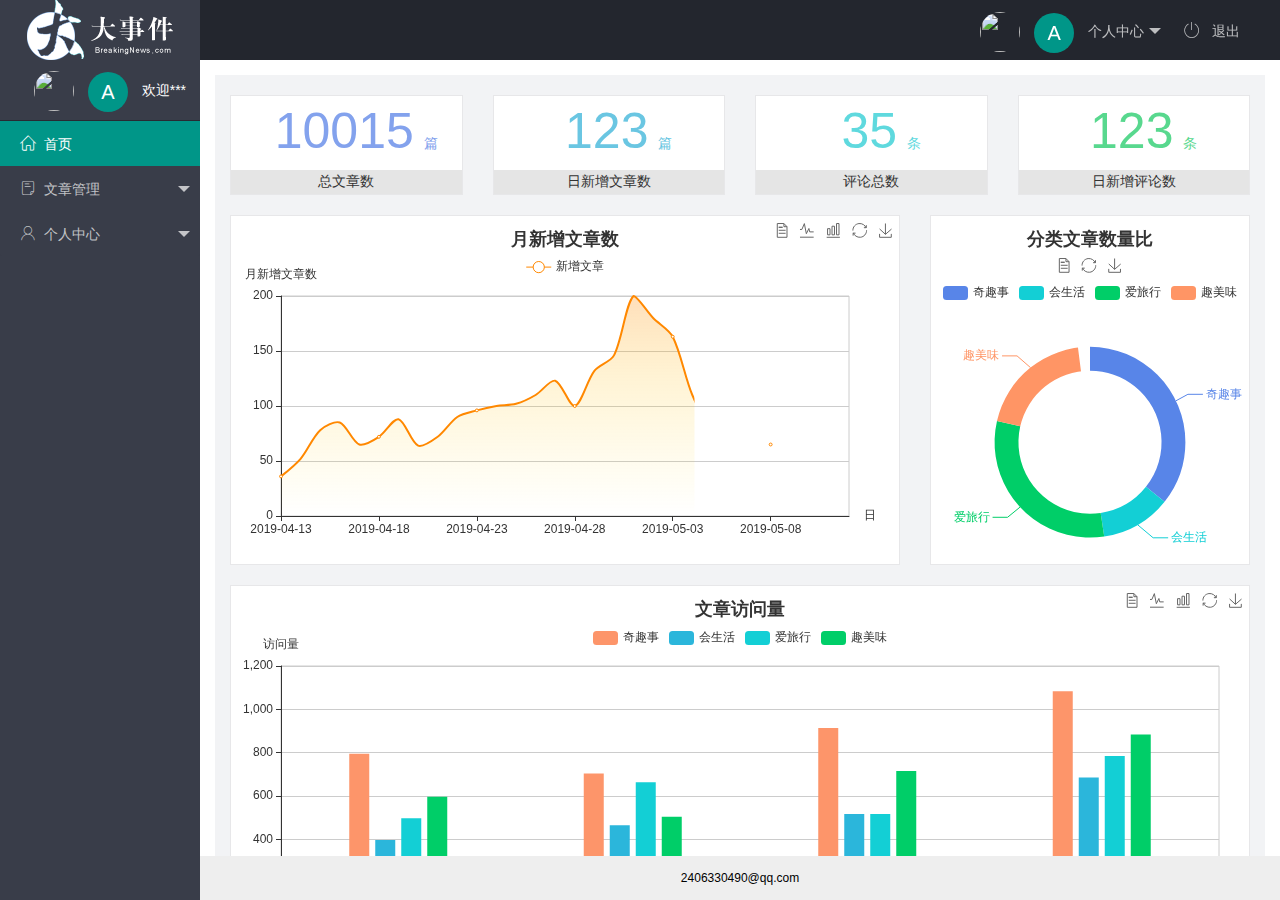
==== commit 5c065b67: "完成了个人中心功能！" ====
--- a/index.html
+++ b/index.html
@@ -27,9 +27,9 @@
                     个人中心
                 </a>
                 <dl class="layui-nav-child">
-                    <dd><a href="">基本资料</a></dd>
-                    <dd><a href="">更换头像</a></dd>
-                    <dd><a href="">重置密码</a></dd>
+                    <dd><a href="/user/user_info.html" target="fm">基本资料</a></dd>
+                    <dd><a href="/user/user_avatar.html" target="fm">更换头像</a></dd>
+                    <dd><a href="/user/user_pwd.html" target="fm">重置密码</a></dd>
                 </dl>
             </li>
             <li class="layui-nav-item" lay-header-event="menuRight" lay-unselect>
@@ -62,9 +62,9 @@
                 <li class="layui-nav-item">
                     <a href="javascript:;"><span class="iconfont icon-user"></span>个人中心</a>
                     <dl class="layui-nav-child">
-                        <dd><a href="javascript:;"><i class="layui-icon layui-icon-app"></i>基本资料</a></dd>
-                        <dd><a href="javascript:;"><i class="layui-icon layui-icon-app"></i>更换头像</a></dd>
-                        <dd><a href="javascript:;"><i class="layui-icon layui-icon-app"></i>重置密码</a></dd>
+                        <dd><a href="/user/user_info.html" target="fm"><i class="layui-icon layui-icon-app"></i>基本资料</a></dd>
+                        <dd><a href="/user/user_avatar.html" target="fm"><i class="layui-icon layui-icon-app"></i>更换头像</a></dd>
+                        <dd><a href="/user/user_pwd.html" target="fm"><i class="layui-icon layui-icon-app"></i>重置密码</a></dd>
                     </dl>
                 </li>
             </ul>
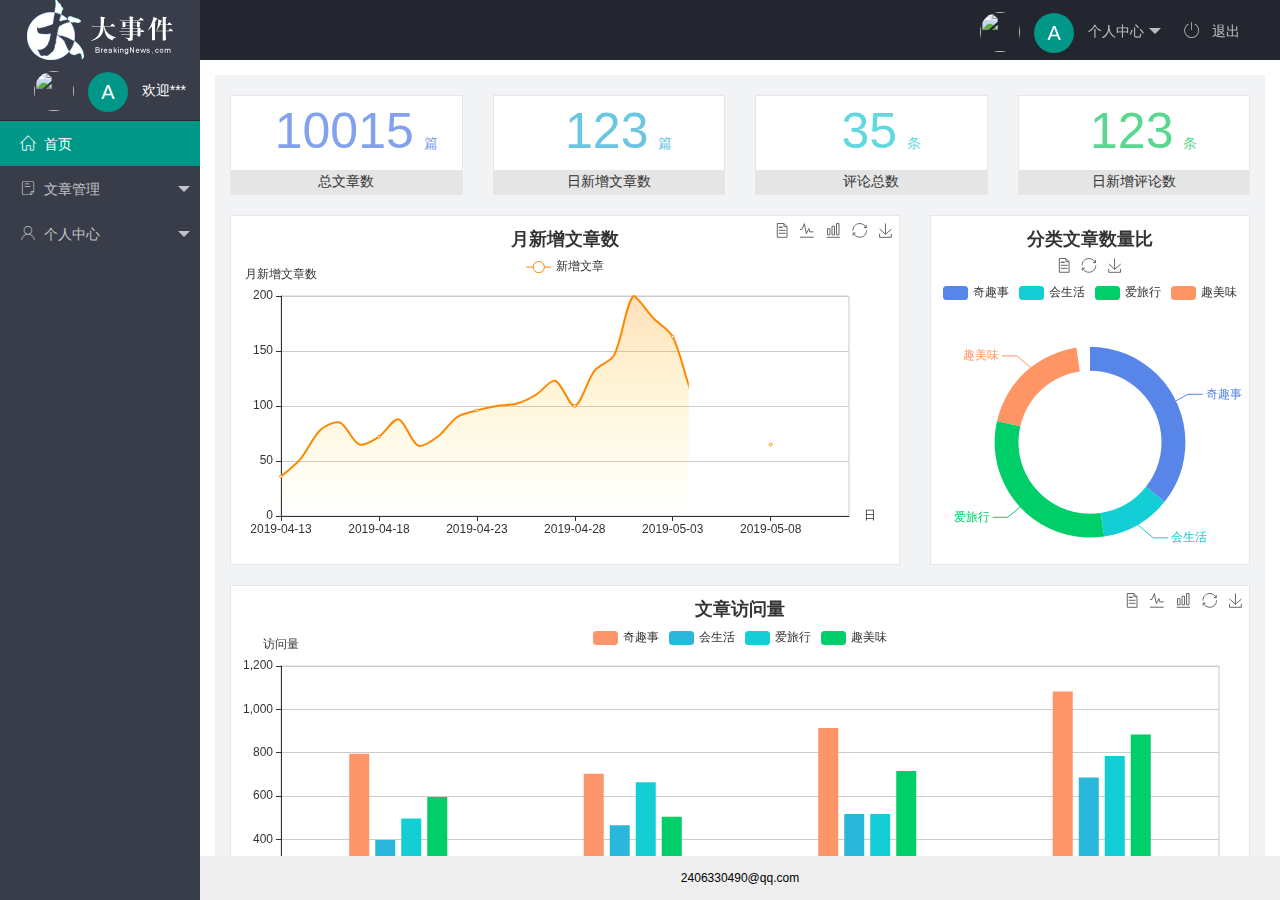
==== commit fd844e51: "完成文章管理的功能" ====
--- a/index.html
+++ b/index.html
@@ -54,9 +54,9 @@
                 <li class="layui-nav-item">
                     <a class="" href="javascript:;"><span class="iconfont icon-16"></span>文章管理</a>
                     <dl class="layui-nav-child">
-                        <dd><a href="javascript:;"><i class="layui-icon layui-icon-app"></i>文章类别</a></dd>
-                        <dd><a href="javascript:;"><i class="layui-icon layui-icon-app"></i>文章列表</a></dd>
-                        <dd><a href="javascript:;"><i class="layui-icon layui-icon-app"></i>发布文章</a></dd>
+                        <dd><a href="/article/article_cate.html" target="fm"><i class="layui-icon layui-icon-app"></i>文章类别</a></dd>
+                        <dd><a href="/article/article_list.html" target="fm"><i class="layui-icon layui-icon-app"></i>文章列表</a></dd>
+                        <dd><a href="/article/article_pub.html" target="fm"><i class="layui-icon layui-icon-app"></i>发布文章</a></dd>
                     </dl>
                 </li>
                 <li class="layui-nav-item">
